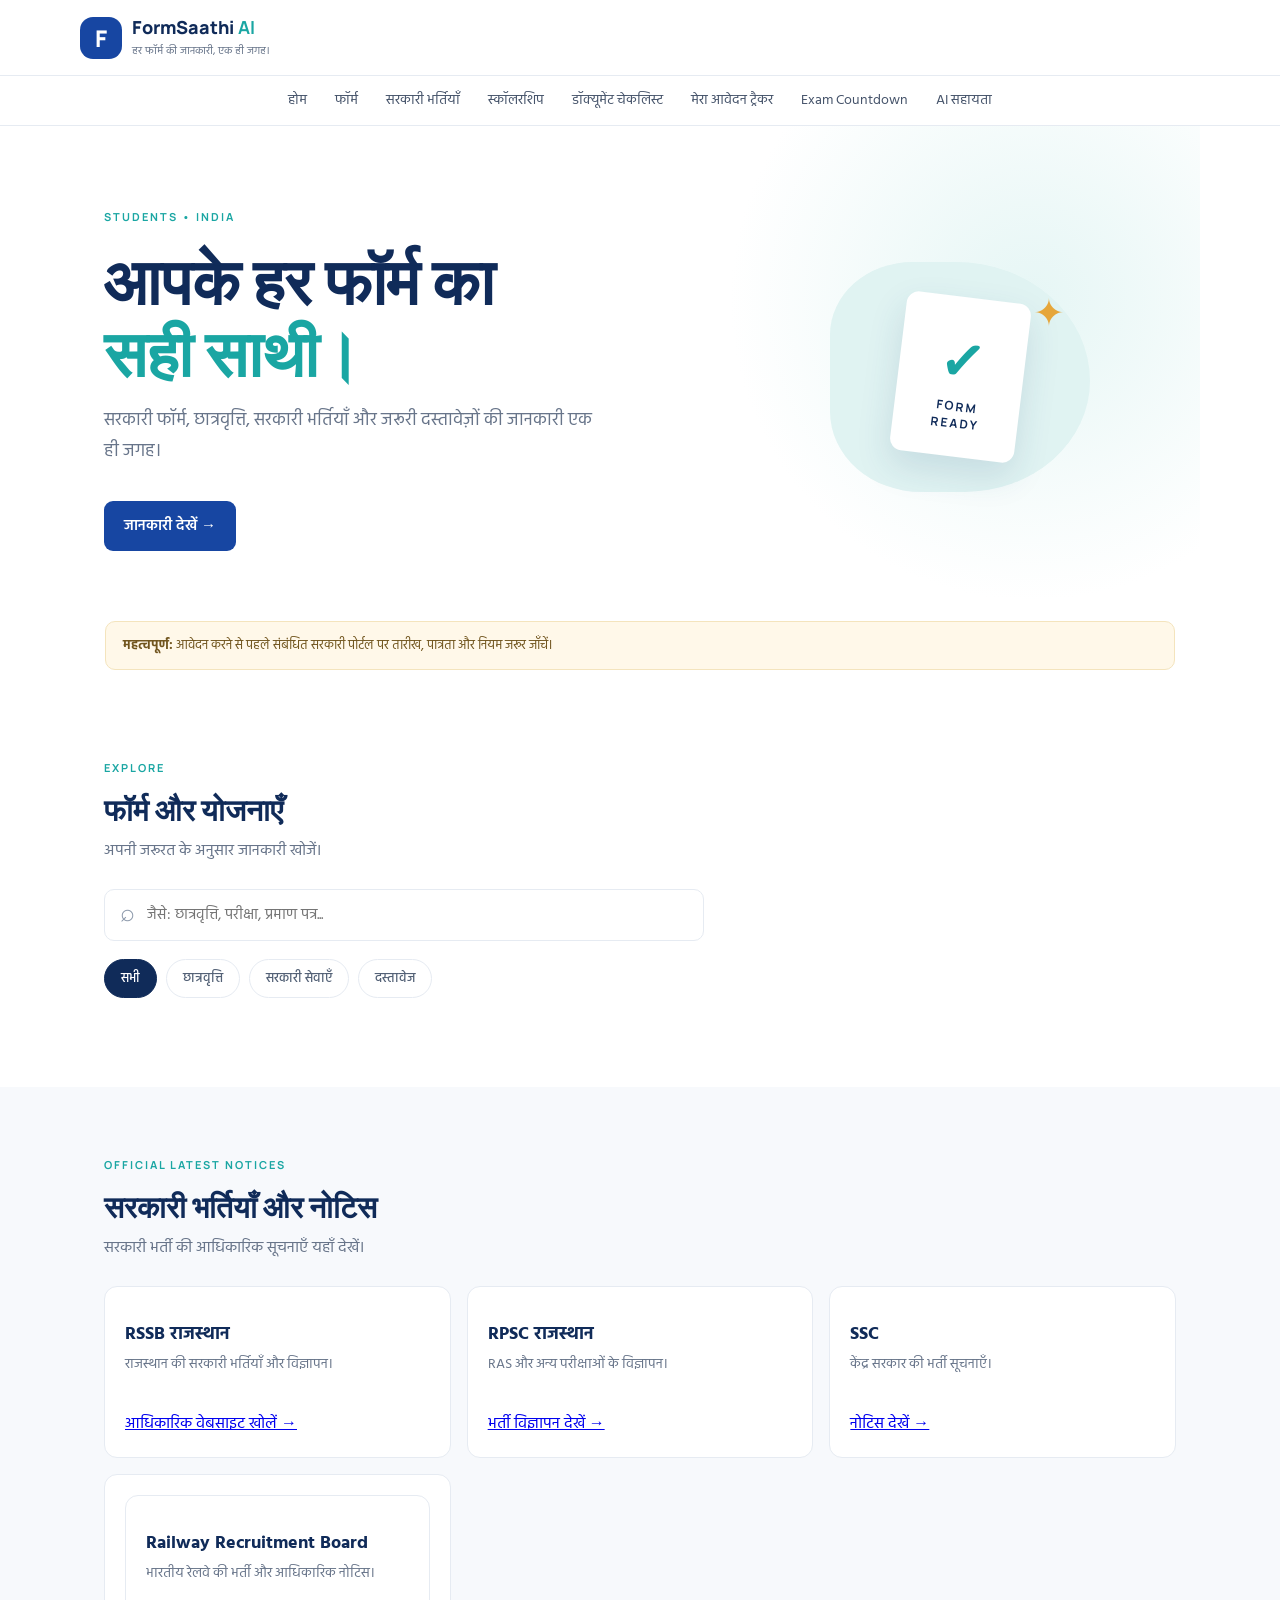
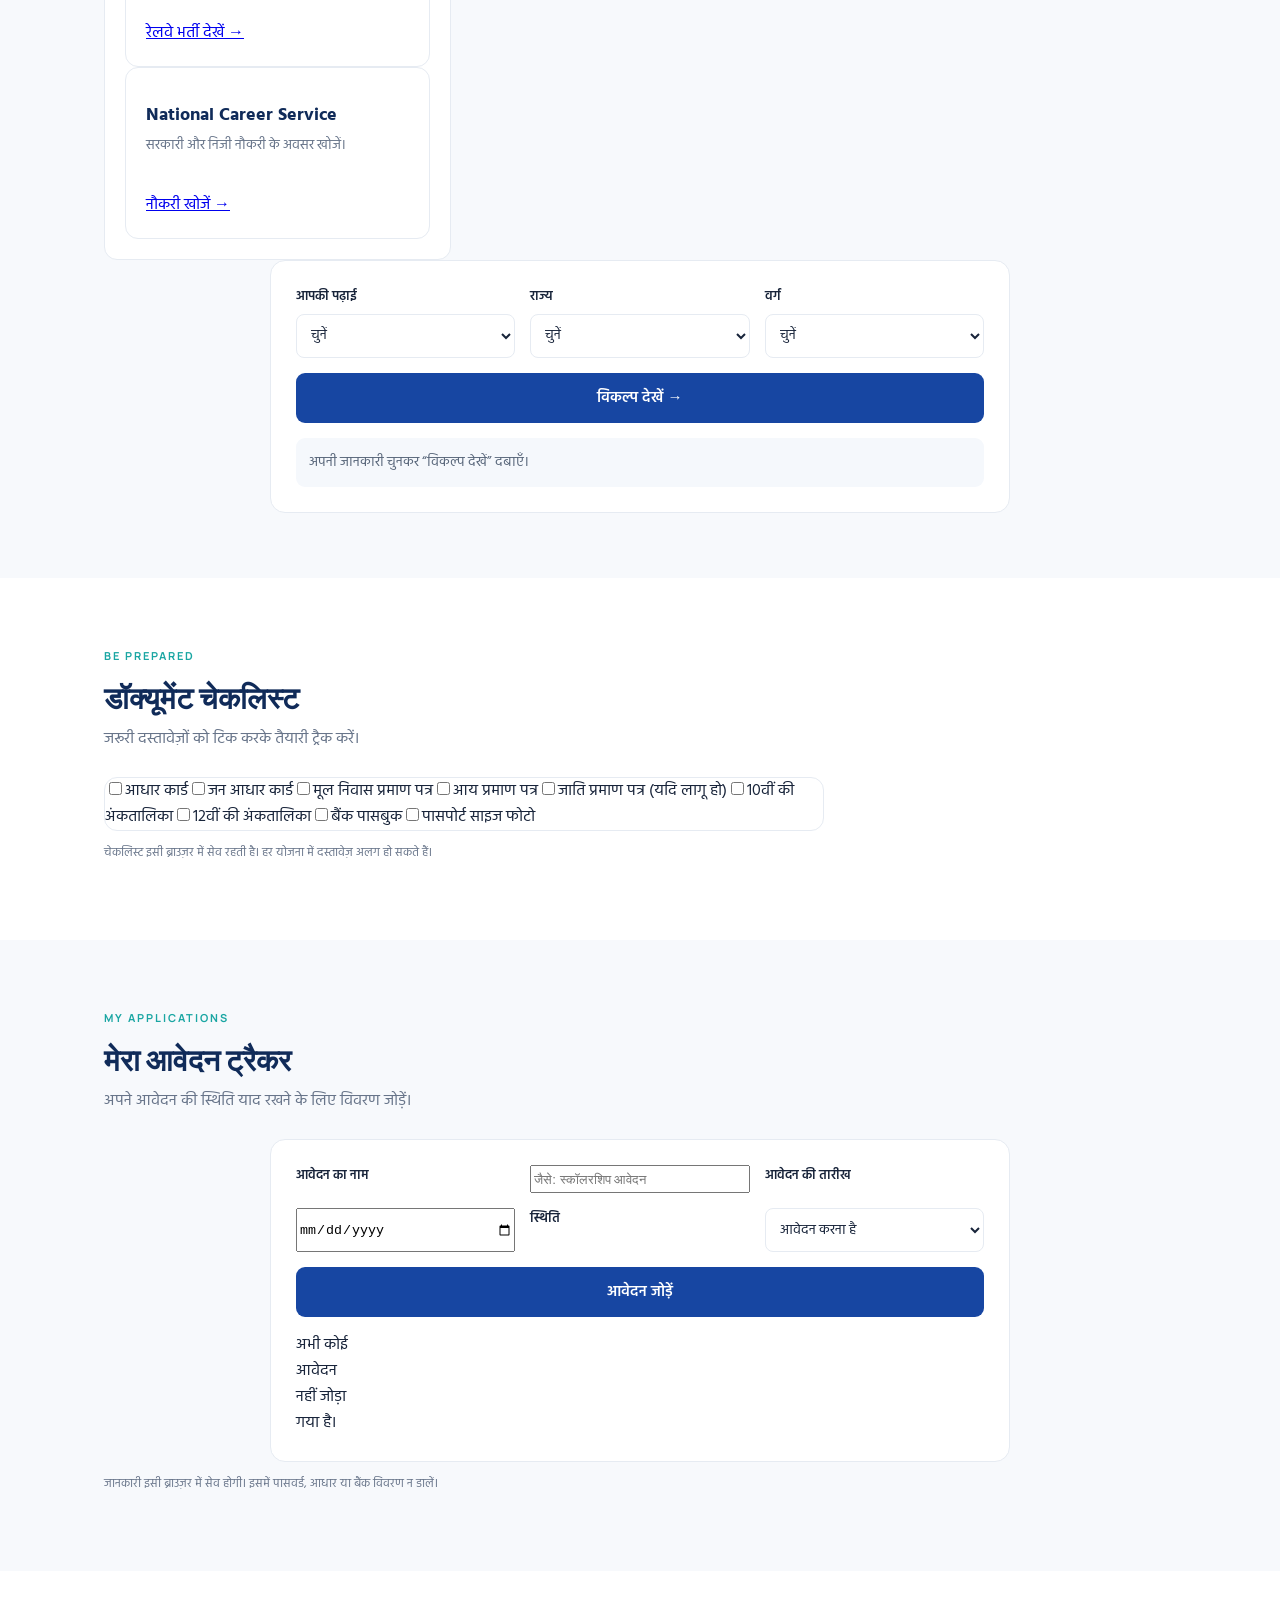
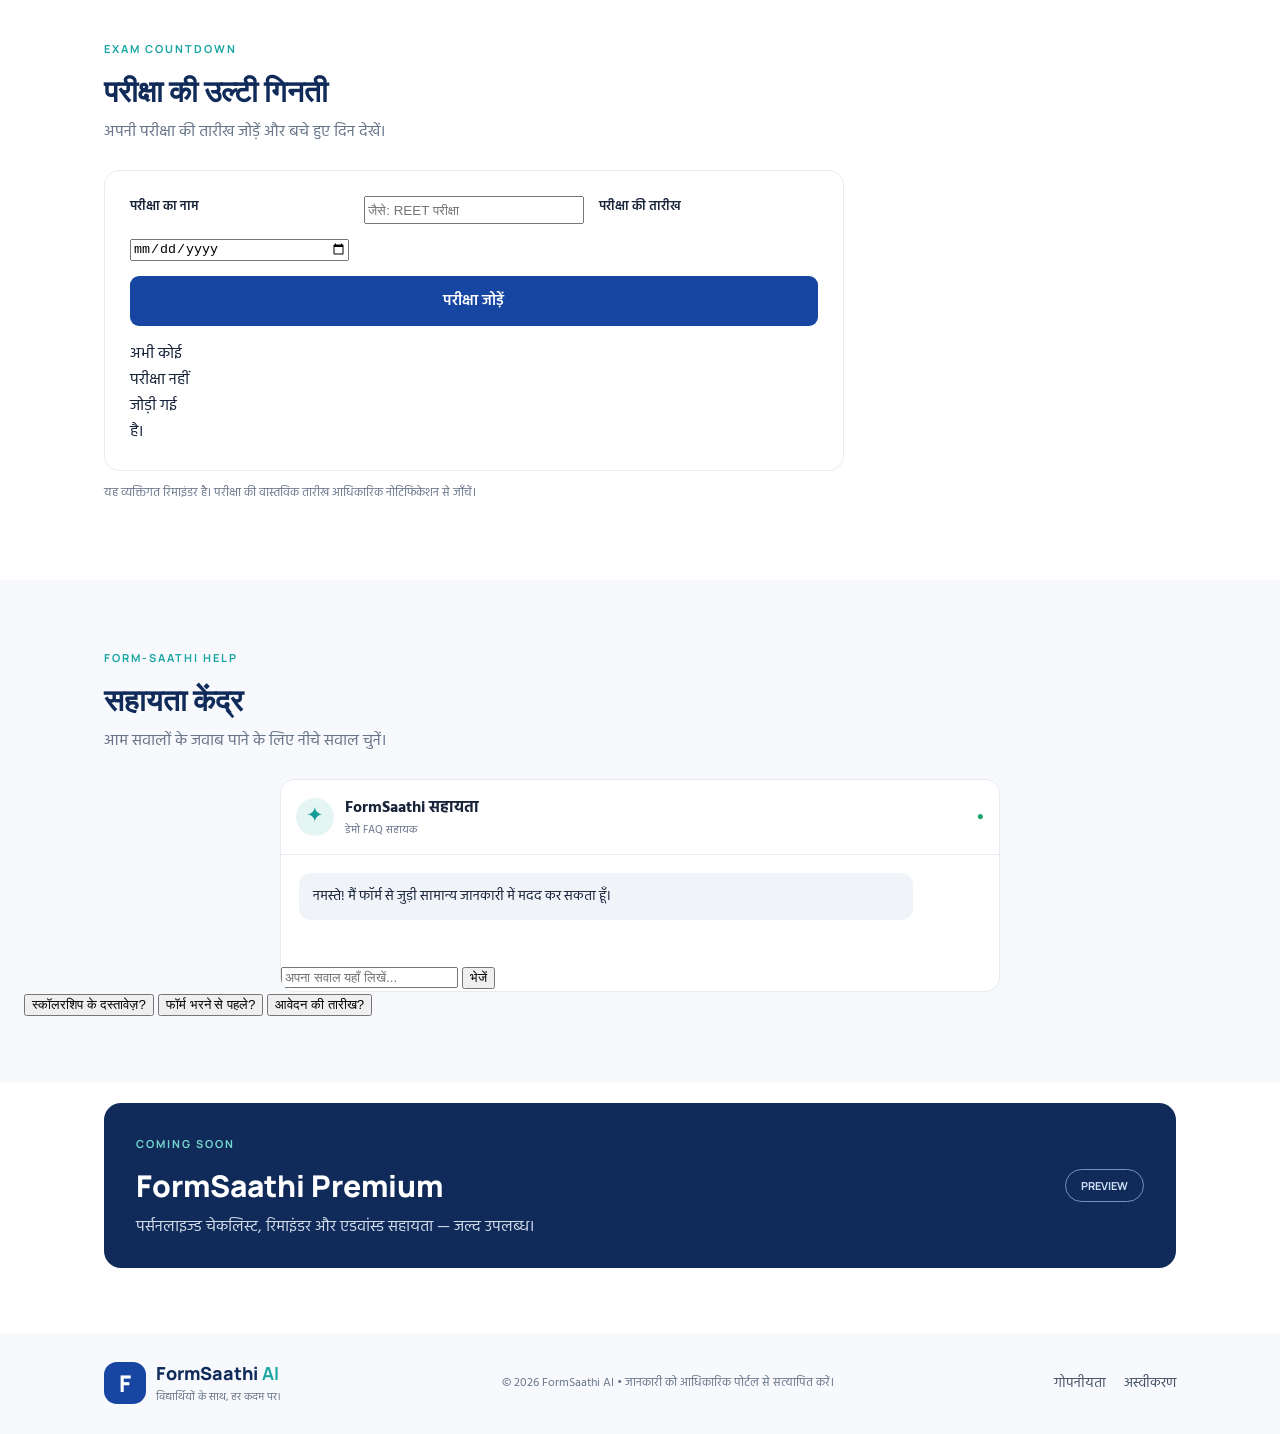
==== index.html @ c2234d34 "Update index.html" ====
<!DOCTYPE html>
<html lang="hi">
<head>
  <meta charset="utf-8">
  <meta name="viewport" content="width=device-width, initial-scale=1">
  <meta name="theme-color" content="#1746a2">
  <meta name="description" content="FormSaathi AI — विद्यार्थियों के फॉर्म, छात्रवृत्ति और सरकारी भर्ती की जानकारी">
  <title>FormSaathi AI</title>
  <link rel="manifest" href="manifest.json">
  <link rel="icon" href="icon.svg" type="image/svg+xml">
  <link rel="stylesheet" href="styles.css">
</head>
<body>

<header class="topbar">
  <a class="brand" href="#home">
    <span class="logo">F</span>
    <span>FormSaathi <b>AI</b><small>हर फॉर्म की जानकारी, एक ही जगह।</small></span>
  </a>
  <button class="menu-btn" id="menuBtn" aria-label="मेन्यू">☰</button>
</header>

<nav class="nav" id="nav">
  <a href="#home">होम</a>
  <a href="#forms">फॉर्म</a>
  <a href="#jobs">सरकारी भर्तियाँ</a>
  <a href="#scholarship">स्कॉलरशिप</a>
  <a href="#checklist">डॉक्यूमेंट चेकलिस्ट</a>
  <a href="#tracker">मेरा आवेदन ट्रैकर</a>
  <a href="#countdown">Exam Countdown</a>
  <a href="#assistant">AI सहायता</a>
</nav>

<main>

<section class="hero" id="home">
  <div class="hero-copy">
    <span class="eyebrow">STUDENTS • INDIA</span>
    <h1>आपके हर फॉर्म का<br><em>सही साथी।</em></h1>
    <p>सरकारी फॉर्म, छात्रवृत्ति, सरकारी भर्तियाँ और जरूरी दस्तावेज़ों की जानकारी एक ही जगह।</p>
    <a class="primary-btn" href="#forms">जानकारी देखें →</a>
  </div>
  <div class="hero-art" aria-hidden="true">
    <div class="paper">✓<small>FORM<br>READY</small></div>
    <div class="spark">✦</div>
  </div>
</section>

<div class="notice">
  <b>महत्वपूर्ण:</b> आवेदन करने से पहले संबंधित सरकारी पोर्टल पर तारीख, पात्रता और नियम जरूर जाँचें।
</div>

<section class="section" id="forms">
  <div class="section-head">
    <div>
      <span class="eyebrow">EXPLORE</span>
      <h2>फॉर्म और योजनाएँ</h2>
      <p>अपनी जरूरत के अनुसार जानकारी खोजें।</p>
    </div>
  </div>

  <label class="search">
    <span>⌕</span>
    <input id="searchInput" type="search" placeholder="जैसे: छात्रवृत्ति, परीक्षा, प्रमाण पत्र...">
  </label>

  <div class="chips" id="filters">
    <button class="chip active" data-filter="all">सभी</button>
    <button class="chip" data-filter="Scholarship">छात्रवृत्ति</button>
    <button class="chip" data-filter="Government">सरकारी सेवाएँ</button>
    <button class="chip" data-filter="Document">दस्तावेज</button>
  </div>

  <div class="cards" id="formCards"></div>
</section>

<section class="section tinted" id="jobs">
  <div class="section-head">
    <div>
      <span class="eyebrow">OFFICIAL LATEST NOTICES</span>
      <h2>सरकारी भर्तियाँ और नोटिस</h2>
      <p>सरकारी भर्ती की आधिकारिक सूचनाएँ यहाँ देखें।</p>
    </div>
  </div>

  <div class="cards" id="latestJobs">
    <article class="form-card">
      <h3>RSSB राजस्थान</h3>
      <p>राजस्थान की सरकारी भर्तियाँ और विज्ञापन।</p>
      <a href="https://rssb.rajasthan.gov.in/" target="_blank" rel="noopener noreferrer">आधिकारिक वेबसाइट खोलें →</a>
    </article>

    <article class="form-card">
      <h3>RPSC राजस्थान</h3>
      <p>RAS और अन्य परीक्षाओं के विज्ञापन।</p>
      <a href="https://rpsc.rajasthan.gov.in/advertisements" target="_blank" rel="noopener noreferrer">भर्ती विज्ञापन देखें →</a>
    </article>

    <article class="form-card">
      <h3>SSC</h3>
      <p>केंद्र सरकार की भर्ती सूचनाएँ।</p>
      <a href="https://ssc.gov.in/home/notice-board" target="_blank" rel="noopener noreferrer">नोटिस देखें →</a>
    </article>

    <article class="form-card">
      <article class="form-card">
  <h3>Railway Recruitment Board</h3>
  <p>भारतीय रेलवे की भर्ती और आधिकारिक नोटिस।</p>
  <a href="https://rrb.indianrailways.gov.in/"
     target="_blank" rel="noopener noreferrer">
    रेलवे भर्ती देखें →
  </a>
</article>

<article class="form-card">
  <h3>National Career Service</h3>
  <p>सरकारी और निजी नौकरी के अवसर खोजें।</p>
  <a href="https://www.ncs.gov.in/"
     target="_blank" rel="noopener noreferrer">
    नौकरी खोजें →
  </a>
</article>
    </div>
  </div>

  <div class="finder">
    <div>
      <label for="classLevel">आपकी पढ़ाई</label>
      <select id="classLevel">
        <option value="">चुनें</option>
        <option>कक्षा 9–10</option>
        <option>कक्षा 11–12</option>
        <option>स्नातक (BA/BSc/BCom)</option>
        <option>डिप्लोमा / ITI</option>
        <option>अन्य</option>
      </select>
    </div>
    <div>
      <label for="state">राज्य</label>
      <select id="state">
        <option value="">चुनें</option>
        <option value="Rajasthan">राजस्थान</option>
        <option value="All India">अन्य राज्य</option>
      </select>
    </div>
    <div>
      <label for="category">वर्ग</label>
      <select id="category">
        <option value="">चुनें</option>
        <option>General / EWS</option>
        <option>OBC</option>
        <option>SC</option>
        <option>ST</option>
        <option>अन्य</option>
      </select>
    </div>
    <button class="primary-btn full" id="findScholarships">विकल्प देखें →</button>
    <div id="scholarshipResult" class="result" aria-live="polite">
      अपनी जानकारी चुनकर “विकल्प देखें” दबाएँ।
    </div>
  </div>
</section>

<section class="section" id="checklist">
  <div class="section-head">
    <div>
      <span class="eyebrow">BE PREPARED</span>
      <h2>डॉक्यूमेंट चेकलिस्ट</h2>
      <p>जरूरी दस्तावेज़ों को टिक करके तैयारी ट्रैक करें।</p>
    </div>
  </div>
  <div class="checklist" id="checklistItems"></div>
  <p class="muted">चेकलिस्ट इसी ब्राउज़र में सेव रहती है। हर योजना में दस्तावेज़ अलग हो सकते हैं।</p>
</section>

<section class="section tinted" id="tracker">
  <div class="section-head">
    <div>
      <span class="eyebrow">MY APPLICATIONS</span>
      <h2>मेरा आवेदन ट्रैकर</h2>
      <p>अपने आवेदन की स्थिति याद रखने के लिए विवरण जोड़ें।</p>
    </div>
  </div>

  <div class="finder">
    <label for="trackerName">आवेदन का नाम</label>
    <input id="trackerName" type="text" placeholder="जैसे: स्कॉलरशिप आवेदन">

    <label for="trackerDate">आवेदन की तारीख</label>
    <input id="trackerDate" type="date">

    <label for="trackerStatus">स्थिति</label>
    <select id="trackerStatus">
      <option value="आवेदन करना है">आवेदन करना है</option>
      <option value="आवेदन कर दिया">आवेदन कर दिया</option>
      <option value="जाँच जारी है">जाँच जारी है</option>
      <option value="पूरा हो गया">पूरा हो गया</option>
    </select>

    <button class="primary-btn full" id="addTracker">आवेदन जोड़ें</button>
    <div id="trackerList" class="cards"></div>
  </div>
  <p class="muted">जानकारी इसी ब्राउज़र में सेव होगी। इसमें पासवर्ड, आधार या बैंक विवरण न डालें।</p>
</section>

<section class="section" id="countdown">
  <div class="section-head">
    <div>
      <span class="eyebrow">EXAM COUNTDOWN</span>
      <h2>परीक्षा की उल्टी गिनती</h2>
      <p>अपनी परीक्षा की तारीख जोड़ें और बचे हुए दिन देखें।</p>
    </div>
  </div>

  <div class="finder">
    <label for="examName">परीक्षा का नाम</label>
    <input id="examName" type="text" placeholder="जैसे: REET परीक्षा">

    <label for="examDate">परीक्षा की तारीख</label>
    <input id="examDate" type="date">

    <button class="primary-btn full" id="addExam">परीक्षा जोड़ें</button>
    <div id="examList" class="cards"></div>
  </div>
  <p class="muted">यह व्यक्तिगत रिमाइंडर है। परीक्षा की वास्तविक तारीख आधिकारिक नोटिफिकेशन से जाँचें।</p>
</section>

<section class="section tinted" id="assistant">
  <div class="section-head">
    <div>
      <span class="eyebrow">FORM-SAATHI HELP</span>
      <h2>सहायता केंद्र</h2>
      <p>आम सवालों के जवाब पाने के लिए नीचे सवाल चुनें।</p>
    </div>
  </div>

  <div class="assistant">
    <div class="chat-head">
      <span class="bot-icon">✦</span>
      <div><b>FormSaathi सहायता</b><small>डेमो FAQ सहायक</small></div>
      <span class="online">●</span>
    </div>
    <div class="chat-body" id="chatBody">
      <div class="bubble bot">नमस्ते! मैं फॉर्म से जुड़ी सामान्य जानकारी में मदद कर सकता हूँ।</div>
    </div>
    <div<div class="chat-input">
  <input
    type="text"
    id="userQuestion"
    placeholder="अपना सवाल यहाँ लिखें..."
  >
  <button id="sendQuestion">भेजें</button>
    </div >
      <button data-question="स्कॉलरशिप के लिए कौन से दस्तावेज़ चाहिए?">स्कॉलरशिप के दस्तावेज़?</button>
      <button data-question="फॉर्म भरने से पहले क्या जाँचें?">फॉर्म भरने से पहले?</button>
      <button data-question="आवेदन की सही तारीख कहाँ देखें?">आवेदन की तारीख?</button>
    </div>
  </div>
</section>

<section class="premium">
  <div>
    <span class="eyebrow">COMING SOON</span>
    <h2>FormSaathi Premium</h2>
    <p>पर्सनलाइज्ड चेकलिस्ट, रिमाइंडर और एडवांस्ड सहायता — जल्द उपलब्ध।</p>
  </div>
  <span class="premium-tag">PREVIEW</span>
</section>

</main>

<footer>
  <div class="brand">
    <span class="logo">F</span>
    <span>FormSaathi <b>AI</b><small>विद्यार्थियों के साथ, हर कदम पर।</small></span>
  </div>
  <p>© 2026 FormSaathi AI • जानकारी को आधिकारिक पोर्टल से सत्यापित करें।</p>
  <div class="footer-links">
    <a href="privacy.html">गोपनीयता</a>
    <a href="disclaimer.html">अस्वीकरण</a>
  </div>
</footer>

<script src="app.js"></script>
</body>
                                      </html>
---- styles.css ----
@import url('https://fonts.googleapis.com/css2?family=Hind:wght@400;500;600;700&family=Manrope:wght@400;500;600;700;800&display=swap');
:root{--blue:#1746a2;--navy:#102b59;--cyan:#dff4f4;--ink:#18243a;--muted:#68758a;--paper:#f7f9fc;--line:#e6ebf2}
*{box-sizing:border-box}html{scroll-behavior:smooth;scroll-padding-top:90px}body{margin:0;background:#fff;color:var(--ink);font-family:'Hind',sans-serif}.topbar{height:76px;padding:0 max(5%,calc((100% - 1120px)/2));display:flex;align-items:center;justify-content:space-between;background:#fff;position:sticky;top:0;z-index:5;border-bottom:1px solid var(--line)}.brand{display:flex;gap:10px;align-items:center;text-decoration:none;color:var(--navy);font:800 18px Manrope,sans-serif}.brand small{display:block;font:400 11px Hind,sans-serif;color:var(--muted);margin-top:3px}.brand b{color:#1aa6a3}.logo{display:grid;place-items:center;width:42px;height:42px;border-radius:13px;background:var(--blue);color:white;font:800 23px Manrope}.nav{display:flex;gap:28px;justify-content:center;padding:13px;background:#fff;border-bottom:1px solid var(--line)}.nav a,.footer-links a{color:#45536a;text-decoration:none;font-size:14px}.nav a:hover,.footer-links a:hover{color:var(--blue)}.menu-btn{display:none;border:0;background:none;font-size:24px}.hero{max-width:1120px;margin:0 auto;padding:78px 24px 70px;display:flex;align-items:center;justify-content:space-between;min-height:390px;background:radial-gradient(circle at 85% 35%,#e6f6f5 0,transparent 30%)}.hero-copy{max-width:590px}.eyebrow{font:700 11px Manrope,sans-serif;letter-spacing:2px;color:#1aa6a3}.hero h1{font:800 clamp(38px,6vw,64px)/1.12 Manrope,sans-serif;color:var(--navy);margin:15px 0}.hero h1 em{font-style:normal;color:#1aa6a3}.hero p{font-size:18px;color:var(--muted);max-width:490px;line-height:1.7}.primary-btn{display:inline-flex;gap:24px;align-items:center;background:var(--blue);color:#fff;text-decoration:none;border:0;border-radius:9px;padding:13px 20px;font:600 15px Hind;cursor:pointer;margin-top:15px}.primary-btn:hover{background:#0f347e}.hero-art{width:260px;height:230px;border-radius:38% 62% 58% 42%;background:#e0f3f2;display:grid;place-items:center;position:relative;margin-right:8%}.paper{width:125px;height:160px;background:white;border-radius:12px;box-shadow:0 15px 35px #1b4b7b22;display:flex;align-items:center;justify-content:center;flex-direction:column;color:#1aa6a3;font:800 55px Manrope;transform:rotate(7deg)}.paper small{font:700 12px Manrope;color:var(--navy);text-align:center;letter-spacing:2px}.spark{position:absolute;right:25px;top:24px;color:#e6a63a;font-size:38px}.notice{max-width:1070px;margin:0 auto 20px;background:#fff8e9;border:1px solid #f4e4bd;color:#71551e;padding:13px 17px;border-radius:10px;font-size:13px}.section{max-width:1120px;margin:0 auto;padding:65px 24px}.tinted{max-width:none;background:var(--paper)}.tinted>*{max-width:1072px;margin-left:auto;margin-right:auto}.section-head{display:flex;justify-content:space-between;align-items:end;margin-bottom:25px}.section h2,.premium h2{font:800 30px Manrope,sans-serif;color:var(--navy);margin:8px 0}.section-head p,.premium p{color:var(--muted);margin:0}.search{height:52px;border:1px solid var(--line);border-radius:10px;display:flex;align-items:center;padding:0 15px;gap:10px;max-width:600px}.search span{font-size:25px;color:#8b98aa}.search input{border:0;outline:0;width:100%;font:15px Hind}.chips{display:flex;gap:9px;flex-wrap:wrap;margin:18px 0 24px}.chip{border:1px solid var(--line);border-radius:30px;padding:8px 16px;background:white;color:#536176;cursor:pointer;font:500 13px Hind}.chip.active{background:var(--navy);color:white;border-color:var(--navy)}.cards{display:grid;grid-template-columns:repeat(3,1fr);gap:16px}.form-card{border:1px solid var(--line);border-radius:13px;padding:20px;background:white;transition:.2s}.form-card:hover{transform:translateY(-3px);box-shadow:0 12px 28px #193a6610}.card-icon{width:42px;height:42px;border-radius:12px;background:#e9f4f7;display:grid;place-items:center;font-size:21px}.form-card h3{font-size:18px;margin:13px 0 5px;color:var(--navy)}.form-card p{color:var(--muted);font-size:14px;line-height:1.6;min-height:45px;margin:0 0 12px}.card-meta{display:flex;justify-content:space-between;align-items:center}.tag{font-size:11px;color:#168b87;background:#e8f7f5;padding:4px 9px;border-radius:20px}.text-link{border:0;background:none;color:var(--blue);font:600 13px Hind;cursor:pointer}.finder{max-width:740px!important;background:white;border:1px solid var(--line);padding:25px;border-radius:15px;display:grid;grid-template-columns:repeat(3,1fr);gap:15px}.finder label{display:block;font-size:13px;font-weight:600;margin-bottom:7px}.finder select{width:100%;height:44px;border:1px solid var(--line);border-radius:8px;padding:0 10px;background:white;font:14px Hind;color:var(--ink)}.full{grid-column:1/-1;justify-content:center;margin:0}.result{grid-column:1/-1;border-radius:9px;background:#f5f8fc;padding:13px;color:#58667a;font-size:14px;line-height:1.7}.checklist{max-width:720px;border:1px solid var(--line);border-radius:13px;overflow:hidden}.check-row{padding:13px 17px;border-bottom:1px solid var(--line);display:flex;gap:12px;align-items:center}.check-row:last-child{border:0}.check-row input{width:18px;height:18px;accent-color:var(--blue)}.muted{font-size:12px;color:var(--muted)}.assistant{max-width:720px;border:1px solid var(--line);border-radius:14px;background:white;overflow:hidden}.chat-head{padding:15px;display:flex;align-items:center;gap:11px;border-bottom:1px solid var(--line)}.bot-icon{width:38px;height:38px;border-radius:50%;background:#e4f5f3;color:#149d98;display:grid;place-items:center;font-size:21px}.chat-head small{display:block;color:var(--muted);font-size:11px}.online{margin-left:auto;color:#1aa66a;font-size:12px}.chat-body{padding:18px;min-height:110px}.bubble{padding:12px 14px;border-radius:12px;max-width:90%;font-size:14px;line-height:1.65}.bot{background:#f0f4f9}.user{background:#e5f5f3;margin:10px 0 10px auto}.quick-questions{padding:0 15px 16px;display:flex;gap:8px;flex-wrap:wrap}.quick-questions button{border:1px solid #d8e6ef;background:#fff;border-radius:20px;padding:7px 12px;color:#34516d;font:13px Hind;cursor:pointer}.premium{max-width:1072px;margin:20px auto 65px;padding:28px 32px;background:var(--navy);border-radius:17px;color:white;display:flex;align-items:center;justify-content:space-between}.premium h2{color:white}.premium p{color:#d0d9e9}.premium .eyebrow{color:#75d5ce}.premium-tag{border:1px solid #7790b5;border-radius:30px;padding:8px 15px;font:700 11px Manrope;color:#cfe0f8}footer{padding:28px max(5%,calc((100% - 1072px)/2));background:#f7f9fc;display:flex;align-items:center;justify-content:space-between;gap:20px;flex-wrap:wrap}footer p{font-size:12px;color:var(--muted)}.footer-links{display:flex;gap:18px;font-size:12px}
@media(max-width:700px){.topbar{height:66px;padding:0 18px}.menu-btn{display:block}.nav{display:none;flex-direction:column;gap:0;padding:5px 20px}.nav.open{display:flex}.nav a{padding:10px;border-bottom:1px solid var(--line)}.hero{padding:48px 22px 35px;min-height:340px}.hero-art{width:115px;height:130px;margin:0 0 0 8px;flex-shrink:0}.paper{width:70px;height:92px;font-size:34px}.paper small{font-size:8px}.spark{right:8px;top:10px;font-size:24px}.hero h1{font-size:37px}.hero p{font-size:15px}.notice{margin:0 15px 10px;font-size:12px}.section{padding:48px 18px}.section h2,.premium h2{font-size:25px}.cards{grid-template-columns:1fr}.form-card p{min-height:0}.finder{grid-template-columns:1fr;padding:18px}.finder .full,.result{grid-column:auto}.premium{margin:10px 15px 45px;padding:23px;gap:10px}.premium-tag{white-space:nowrap}footer{padding:25px 18px;display:block}footer p{margin:18px 0}.footer-links{margin-top:15px}}
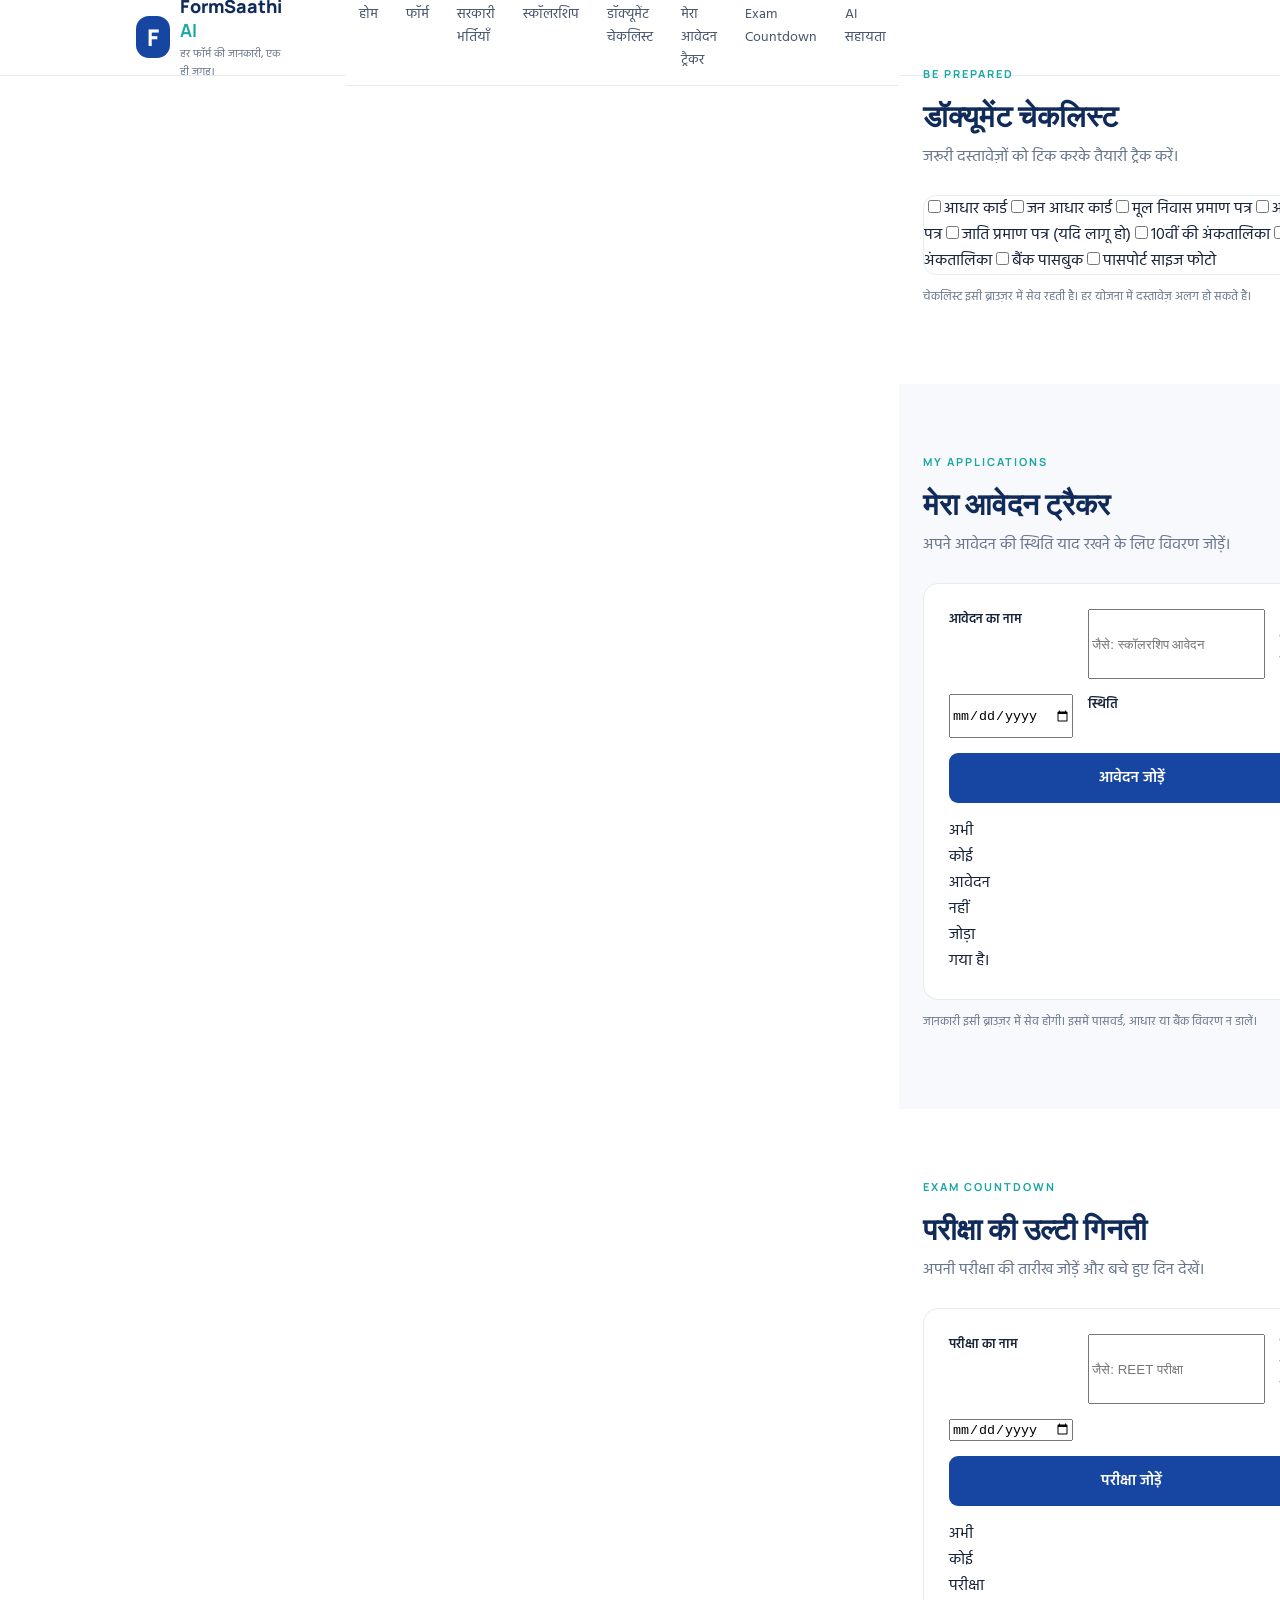
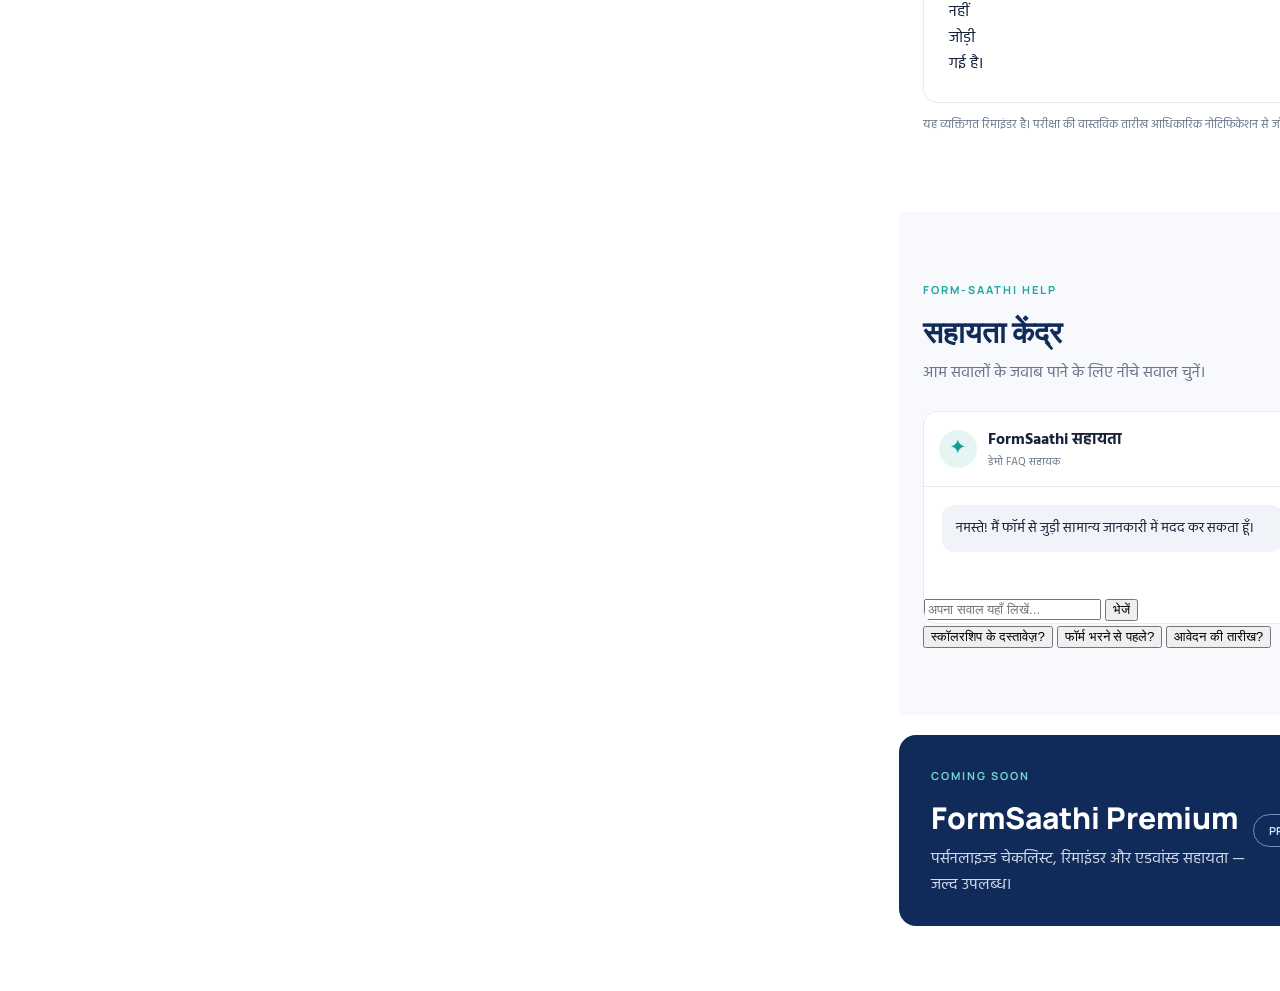
==== commit 1347d0b1: "Update index.html" ====
--- a/index.html
+++ b/index.html
@@ -10,7 +10,11 @@
   <link rel="manifest" href="manifest.json">
   <link rel="icon" href="icon.svg" type="image/svg+xml">
   <link rel="stylesheet" href="styles.css">
+</head><link rel="manifest" href="manifest.json">
 </head>
+<body>
+
+<header class="topbar">
 <body>
 
 <header class="topbar">
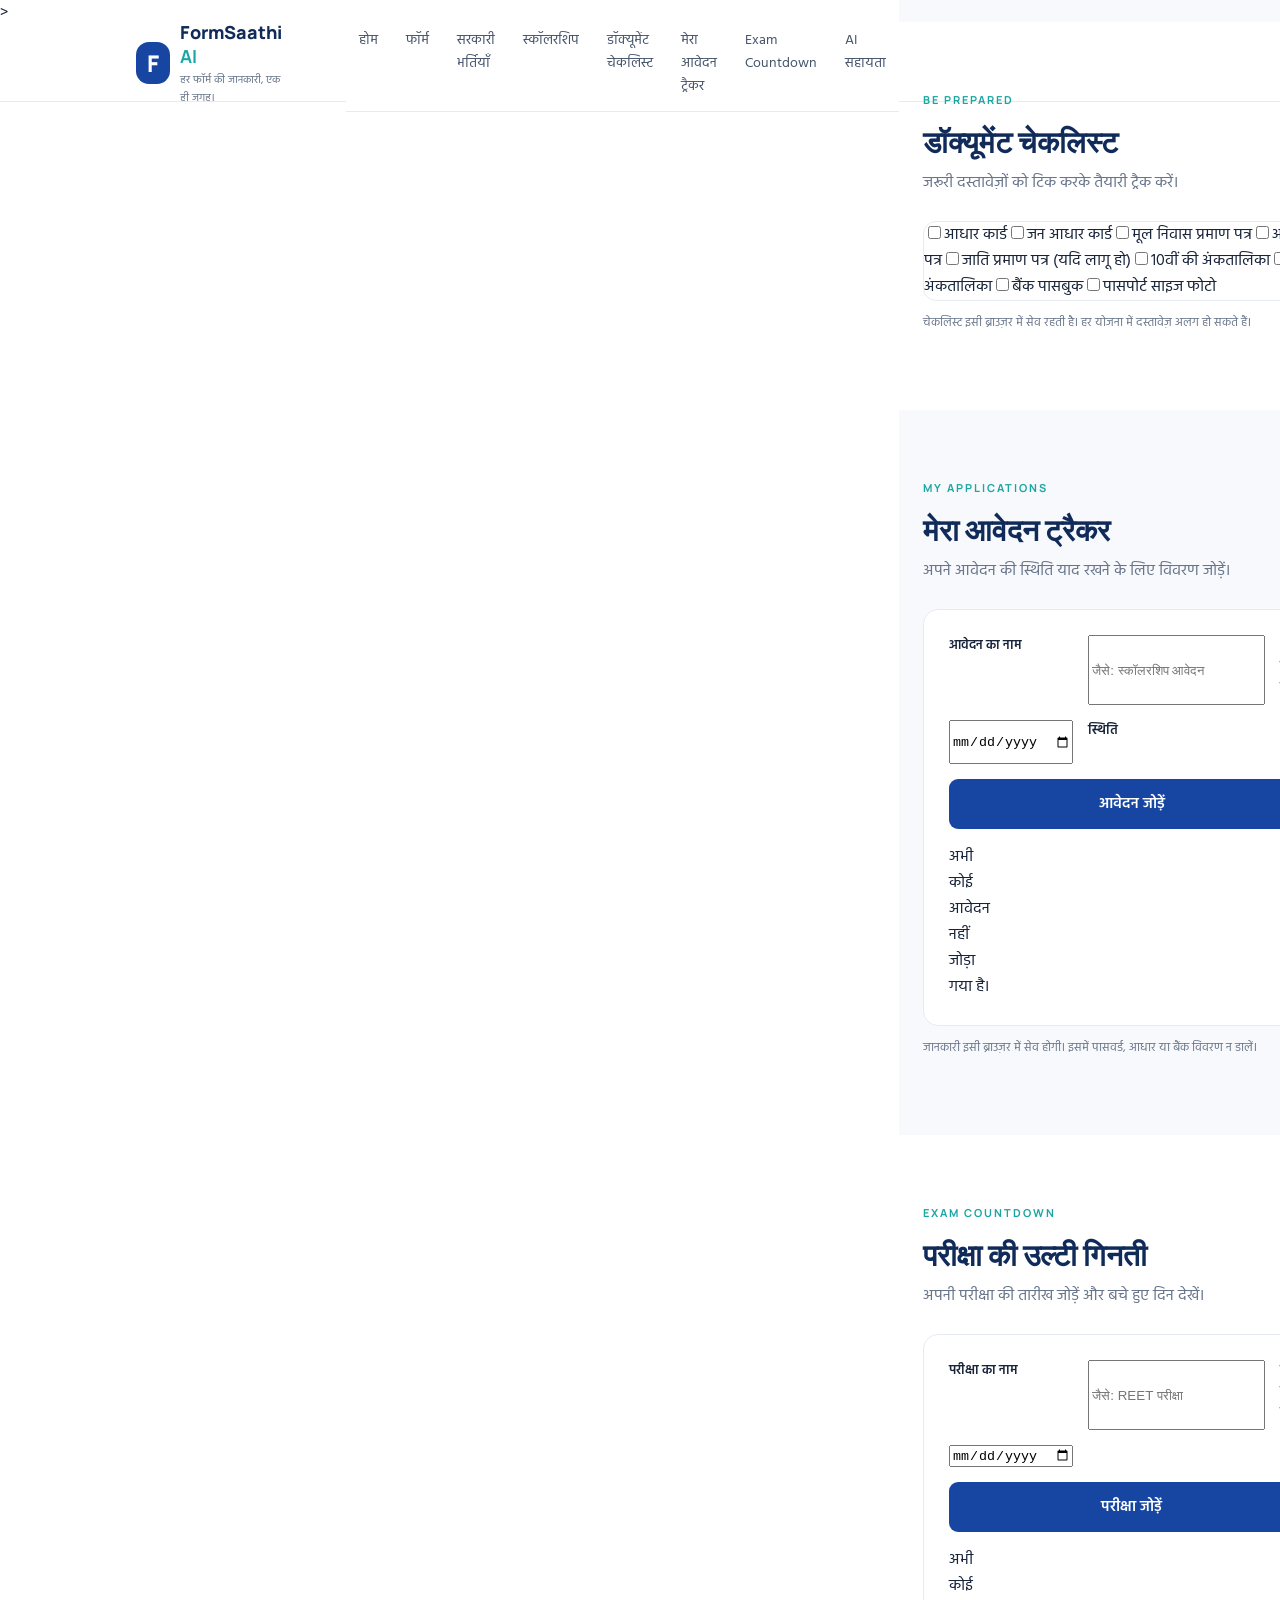
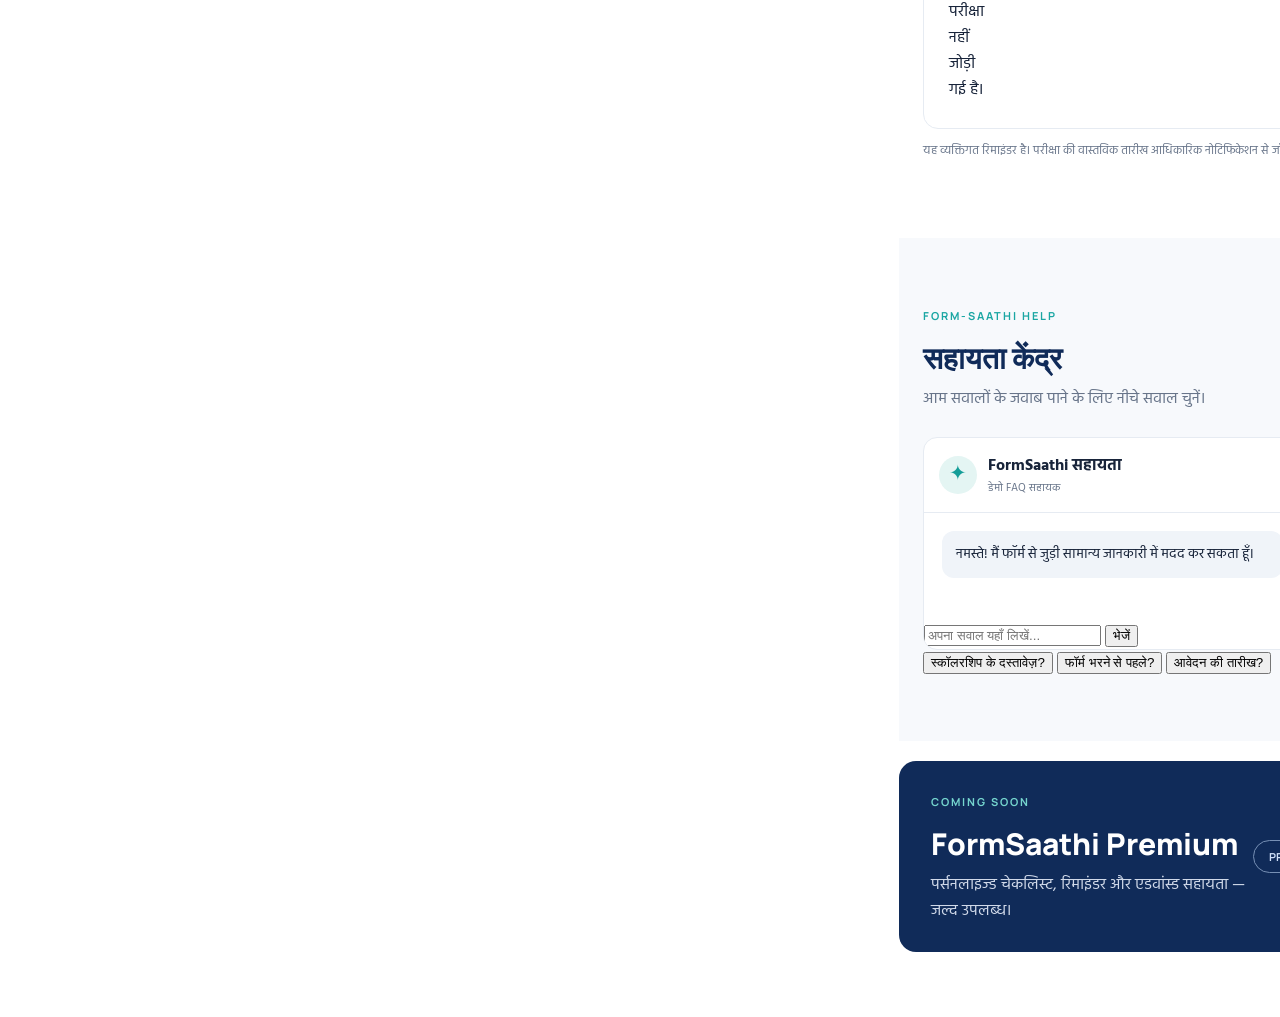
==== commit 24d12074: "Update index.html" ====
--- a/index.html
+++ b/index.html
@@ -1,7 +1,7 @@
 
 <!DOCTYPE html>
 <html lang="hi">
-<head>
+<head<meta name="theme-color" content="#1746a2">>
   <meta charset="utf-8">
   <meta name="viewport" content="width=device-width, initial-scale=1">
   <meta name="theme-color" content="#1746a2">
@@ -10,8 +10,7 @@
   <link rel="manifest" href="manifest.json">
   <link rel="icon" href="icon.svg" type="image/svg+xml">
   <link rel="stylesheet" href="styles.css">
-</head><link rel="manifest" href="manifest.json">
-</head>
+<head><link rel="manifest" href="manifest.json">
 <body>
 
 <header class="topbar">
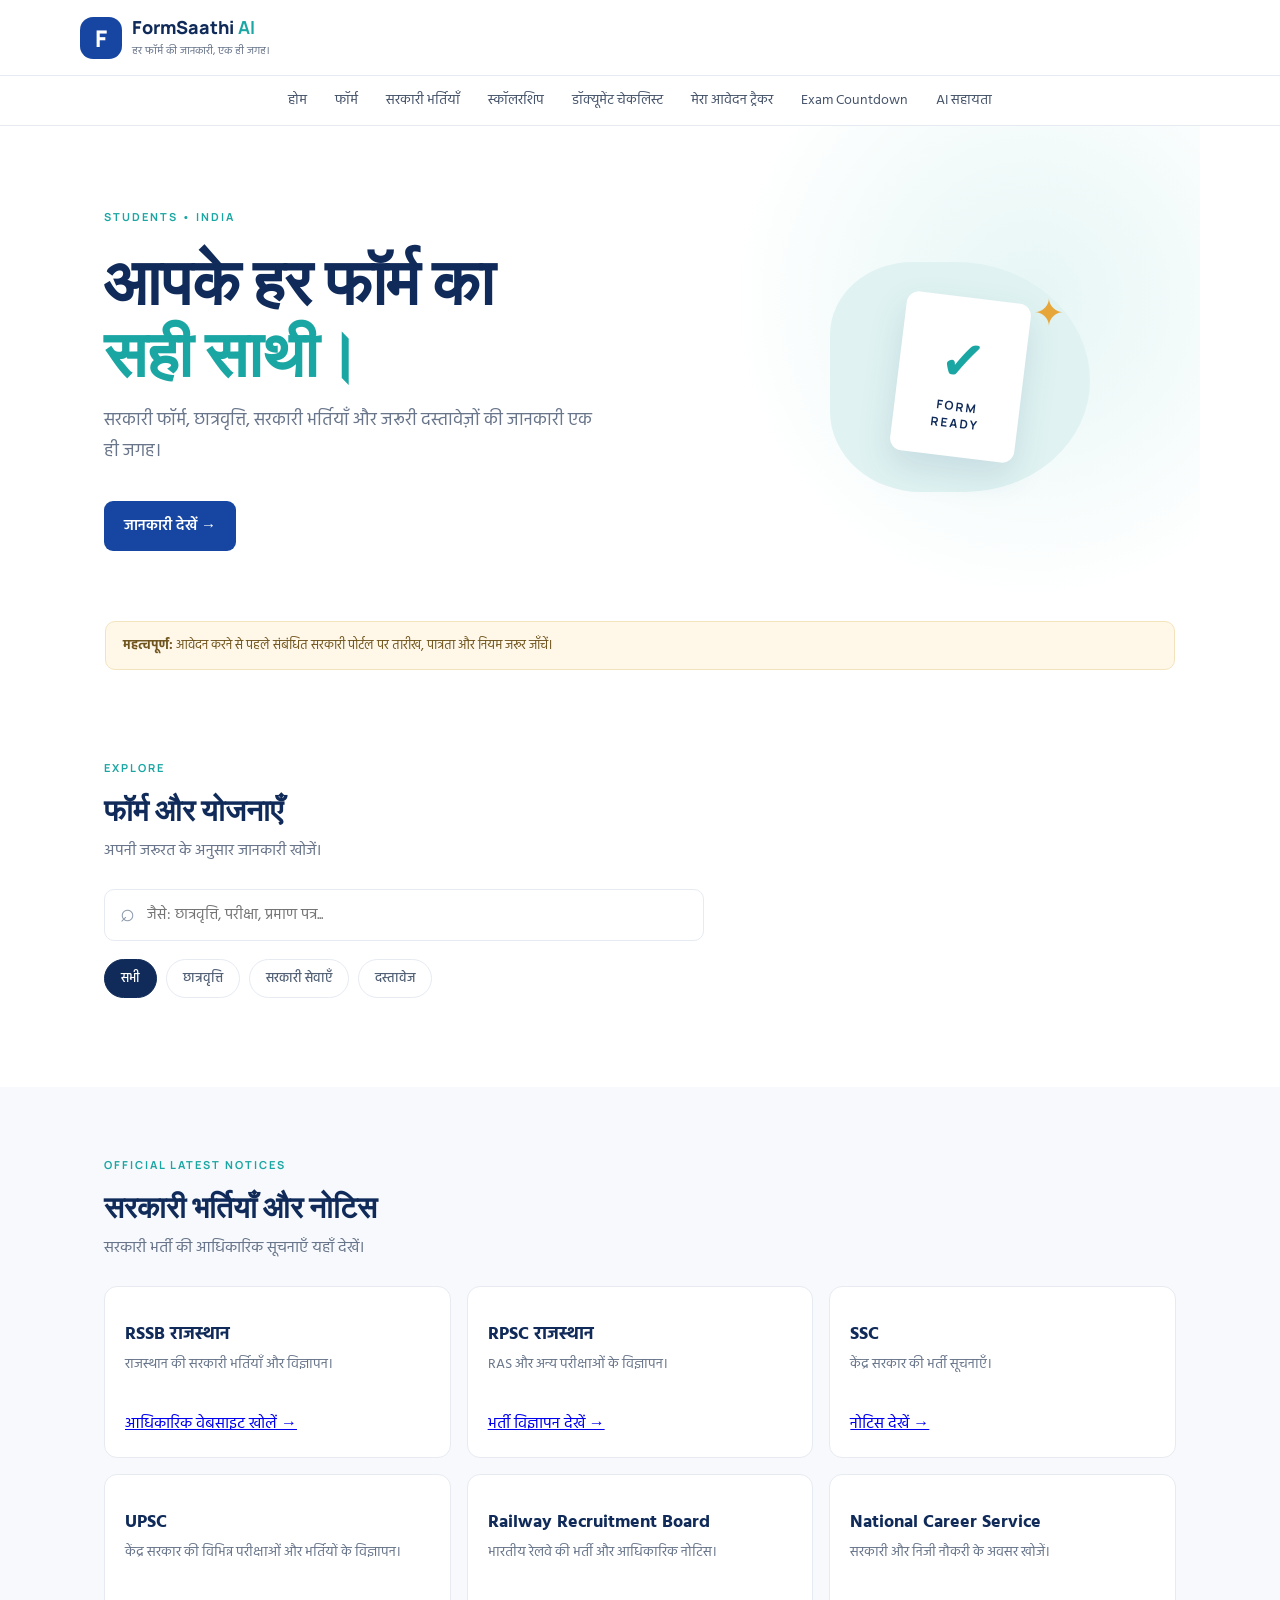
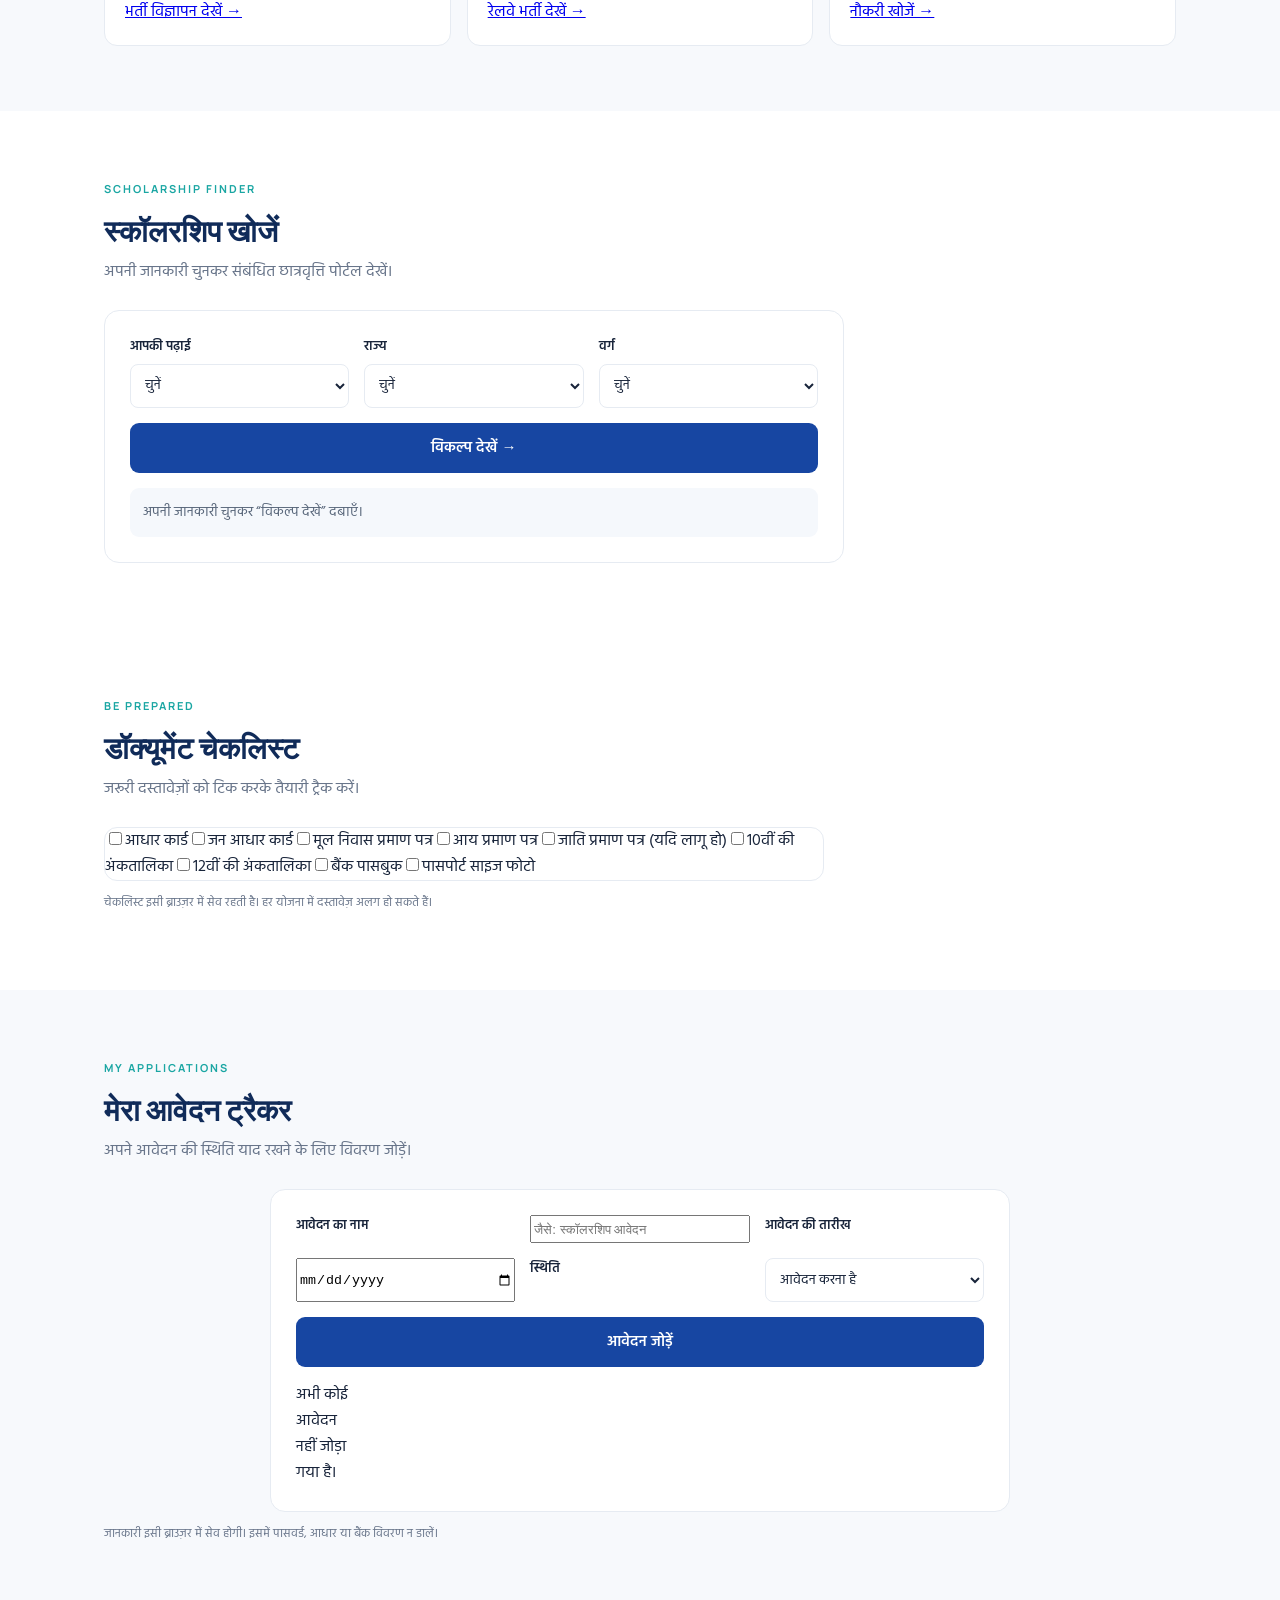
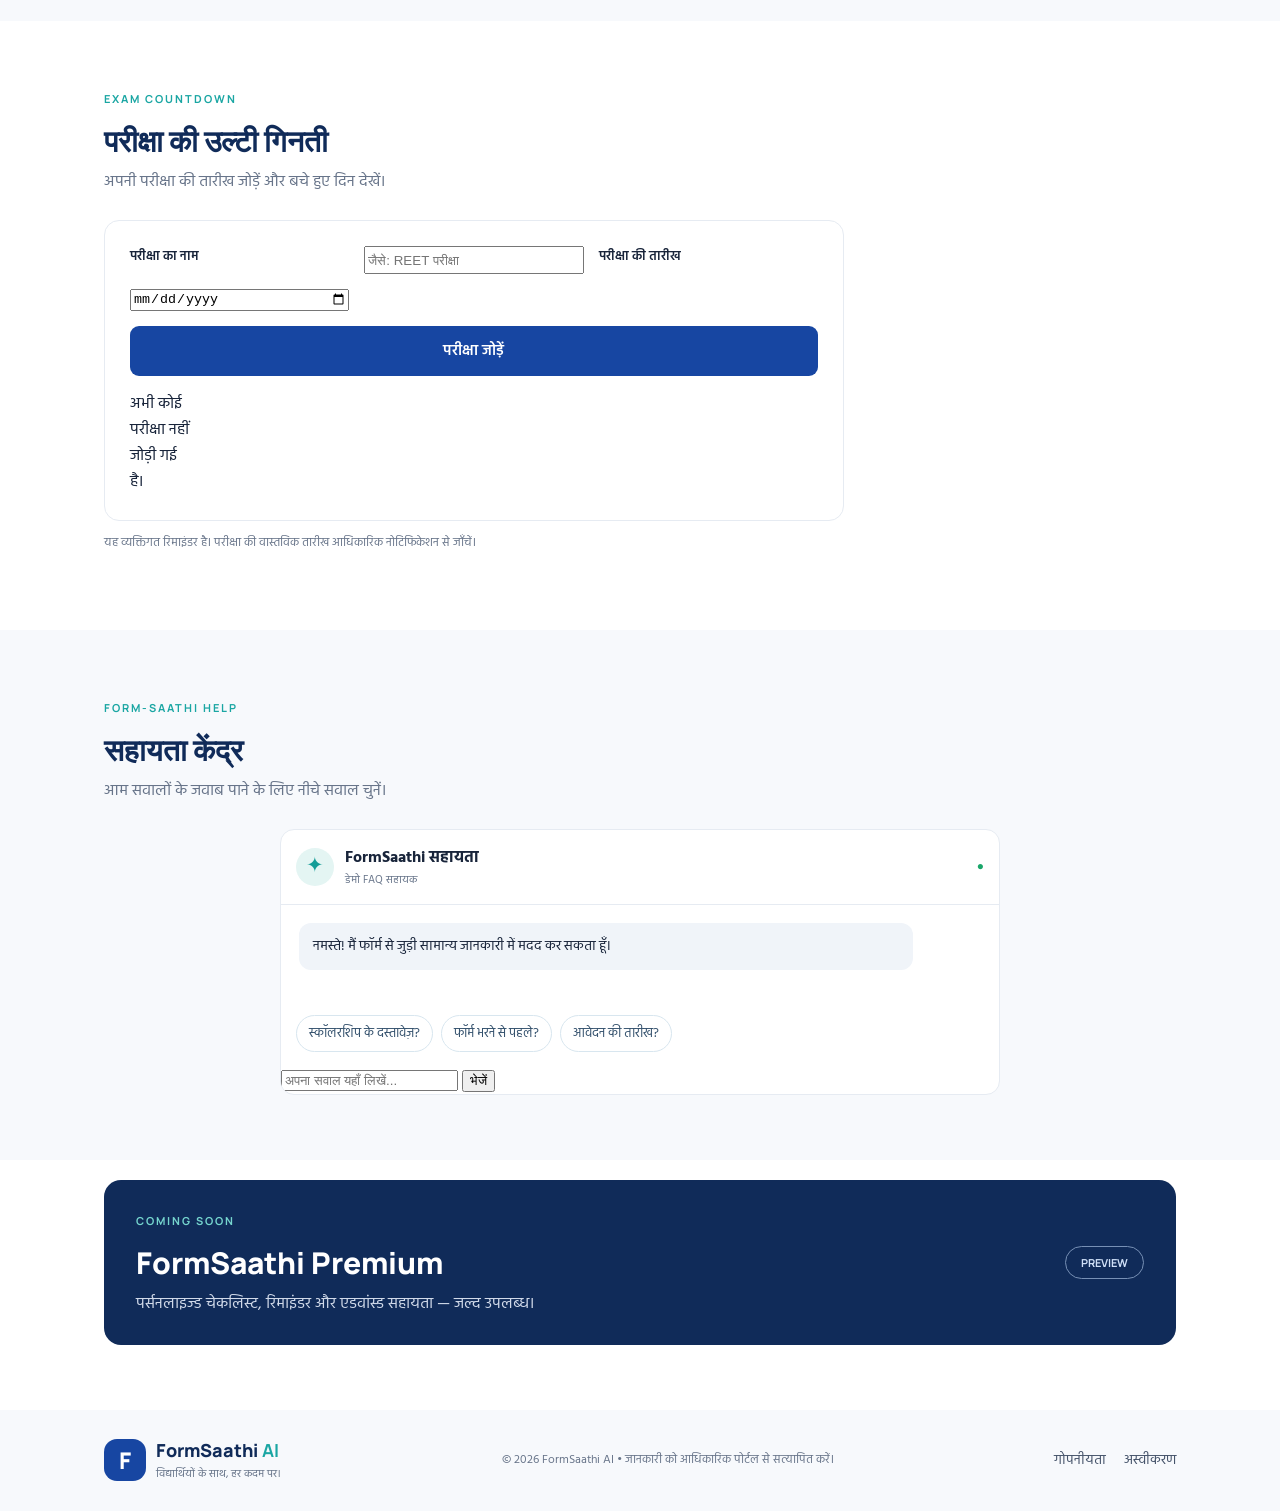
==== commit b6888169: "Update index.html" ====
--- a/index.html
+++ b/index.html
@@ -1,19 +1,19 @@
 
 <!DOCTYPE html>
 <html lang="hi">
-<head<meta name="theme-color" content="#1746a2">>
+<head>
   <meta charset="utf-8">
   <meta name="viewport" content="width=device-width, initial-scale=1">
   <meta name="theme-color" content="#1746a2">
   <meta name="description" content="FormSaathi AI — विद्यार्थियों के फॉर्म, छात्रवृत्ति और सरकारी भर्ती की जानकारी">
+
   <title>FormSaathi AI</title>
+
   <link rel="manifest" href="manifest.json">
   <link rel="icon" href="icon.svg" type="image/svg+xml">
   <link rel="stylesheet" href="styles.css">
-<head><link rel="manifest" href="manifest.json">
-<body>
-
-<header class="topbar">
+</head>
+
 <body>
 
 <header class="topbar">
@@ -88,6 +88,7 @@
   </div>
 
   <div class="cards" id="latestJobs">
+
     <article class="form-card">
       <h3>RSSB राजस्थान</h3>
       <p>राजस्थान की सरकारी भर्तियाँ और विज्ञापन।</p>
@@ -107,23 +108,32 @@
     </article>
 
     <article class="form-card">
-      <article class="form-card">
-  <h3>Railway Recruitment Board</h3>
-  <p>भारतीय रेलवे की भर्ती और आधिकारिक नोटिस।</p>
-  <a href="https://rrb.indianrailways.gov.in/"
-     target="_blank" rel="noopener noreferrer">
-    रेलवे भर्ती देखें →
-  </a>
-</article>
-
-<article class="form-card">
-  <h3>National Career Service</h3>
-  <p>सरकारी और निजी नौकरी के अवसर खोजें।</p>
-  <a href="https://www.ncs.gov.in/"
-     target="_blank" rel="noopener noreferrer">
-    नौकरी खोजें →
-  </a>
-</article>
+      <h3>UPSC</h3>
+      <p>केंद्र सरकार की विभिन्न परीक्षाओं और भर्तियों के विज्ञापन।</p>
+      <a href="https://www.upsc.gov.in/recruitment/recruitment-advertisement" target="_blank" rel="noopener noreferrer">भर्ती विज्ञापन देखें →</a>
+    </article>
+
+    <article class="form-card">
+      <h3>Railway Recruitment Board</h3>
+      <p>भारतीय रेलवे की भर्ती और आधिकारिक नोटिस।</p>
+      <a href="https://rrb.indianrailways.gov.in/" target="_blank" rel="noopener noreferrer">रेलवे भर्ती देखें →</a>
+    </article>
+
+    <article class="form-card">
+      <h3>National Career Service</h3>
+      <p>सरकारी और निजी नौकरी के अवसर खोजें।</p>
+      <a href="https://www.ncs.gov.in/" target="_blank" rel="noopener noreferrer">नौकरी खोजें →</a>
+    </article>
+
+  </div>
+</section>
+
+<section class="section" id="scholarship">
+  <div class="section-head">
+    <div>
+      <span class="eyebrow">SCHOLARSHIP FINDER</span>
+      <h2>स्कॉलरशिप खोजें</h2>
+      <p>अपनी जानकारी चुनकर संबंधित छात्रवृत्ति पोर्टल देखें।</p>
     </div>
   </div>
 
@@ -139,6 +149,7 @@
         <option>अन्य</option>
       </select>
     </div>
+
     <div>
       <label for="state">राज्य</label>
       <select id="state">
@@ -147,6 +158,7 @@
         <option value="All India">अन्य राज्य</option>
       </select>
     </div>
+
     <div>
       <label for="category">वर्ग</label>
       <select id="category">
@@ -158,7 +170,9 @@
         <option>अन्य</option>
       </select>
     </div>
+
     <button class="primary-btn full" id="findScholarships">विकल्प देखें →</button>
+
     <div id="scholarshipResult" class="result" aria-live="polite">
       अपनी जानकारी चुनकर “विकल्प देखें” दबाएँ।
     </div>
@@ -173,6 +187,7 @@
       <p>जरूरी दस्तावेज़ों को टिक करके तैयारी ट्रैक करें।</p>
     </div>
   </div>
+
   <div class="checklist" id="checklistItems"></div>
   <p class="muted">चेकलिस्ट इसी ब्राउज़र में सेव रहती है। हर योजना में दस्तावेज़ अलग हो सकते हैं।</p>
 </section>
@@ -204,6 +219,7 @@
     <button class="primary-btn full" id="addTracker">आवेदन जोड़ें</button>
     <div id="trackerList" class="cards"></div>
   </div>
+
   <p class="muted">जानकारी इसी ब्राउज़र में सेव होगी। इसमें पासवर्ड, आधार या बैंक विवरण न डालें।</p>
 </section>
 
@@ -226,6 +242,7 @@
     <button class="primary-btn full" id="addExam">परीक्षा जोड़ें</button>
     <div id="examList" class="cards"></div>
   </div>
+
   <p class="muted">यह व्यक्तिगत रिमाइंडर है। परीक्षा की वास्तविक तारीख आधिकारिक नोटिफिकेशन से जाँचें।</p>
 </section>
 
@@ -239,26 +256,35 @@
   </div>
 
   <div class="assistant">
+
     <div class="chat-head">
       <span class="bot-icon">✦</span>
-      <div><b>FormSaathi सहायता</b><small>डेमो FAQ सहायक</small></div>
+      <div>
+        <b>FormSaathi सहायता</b>
+        <small>डेमो FAQ सहायक</small>
+      </div>
       <span class="online">●</span>
     </div>
+
     <div class="chat-body" id="chatBody">
       <div class="bubble bot">नमस्ते! मैं फॉर्म से जुड़ी सामान्य जानकारी में मदद कर सकता हूँ।</div>
     </div>
-    <div<div class="chat-input">
-  <input
-    type="text"
-    id="userQuestion"
-    placeholder="अपना सवाल यहाँ लिखें..."
-  >
-  <button id="sendQuestion">भेजें</button>
-    </div >
+
+    <div class="quick-questions">
       <button data-question="स्कॉलरशिप के लिए कौन से दस्तावेज़ चाहिए?">स्कॉलरशिप के दस्तावेज़?</button>
       <button data-question="फॉर्म भरने से पहले क्या जाँचें?">फॉर्म भरने से पहले?</button>
       <button data-question="आवेदन की सही तारीख कहाँ देखें?">आवेदन की तारीख?</button>
     </div>
+
+    <div class="chat-input">
+      <input
+        type="text"
+        id="userQuestion"
+        placeholder="अपना सवाल यहाँ लिखें..."
+      >
+      <button id="sendQuestion">भेजें</button>
+    </div>
+
   </div>
 </section>
 
@@ -278,7 +304,9 @@
     <span class="logo">F</span>
     <span>FormSaathi <b>AI</b><small>विद्यार्थियों के साथ, हर कदम पर।</small></span>
   </div>
+
   <p>© 2026 FormSaathi AI • जानकारी को आधिकारिक पोर्टल से सत्यापित करें।</p>
+
   <div class="footer-links">
     <a href="privacy.html">गोपनीयता</a>
     <a href="disclaimer.html">अस्वीकरण</a>
@@ -287,5 +315,5 @@
 
 <script src="app.js"></script>
 </body>
-                                      </html>
-                                      
+  </html>
+  
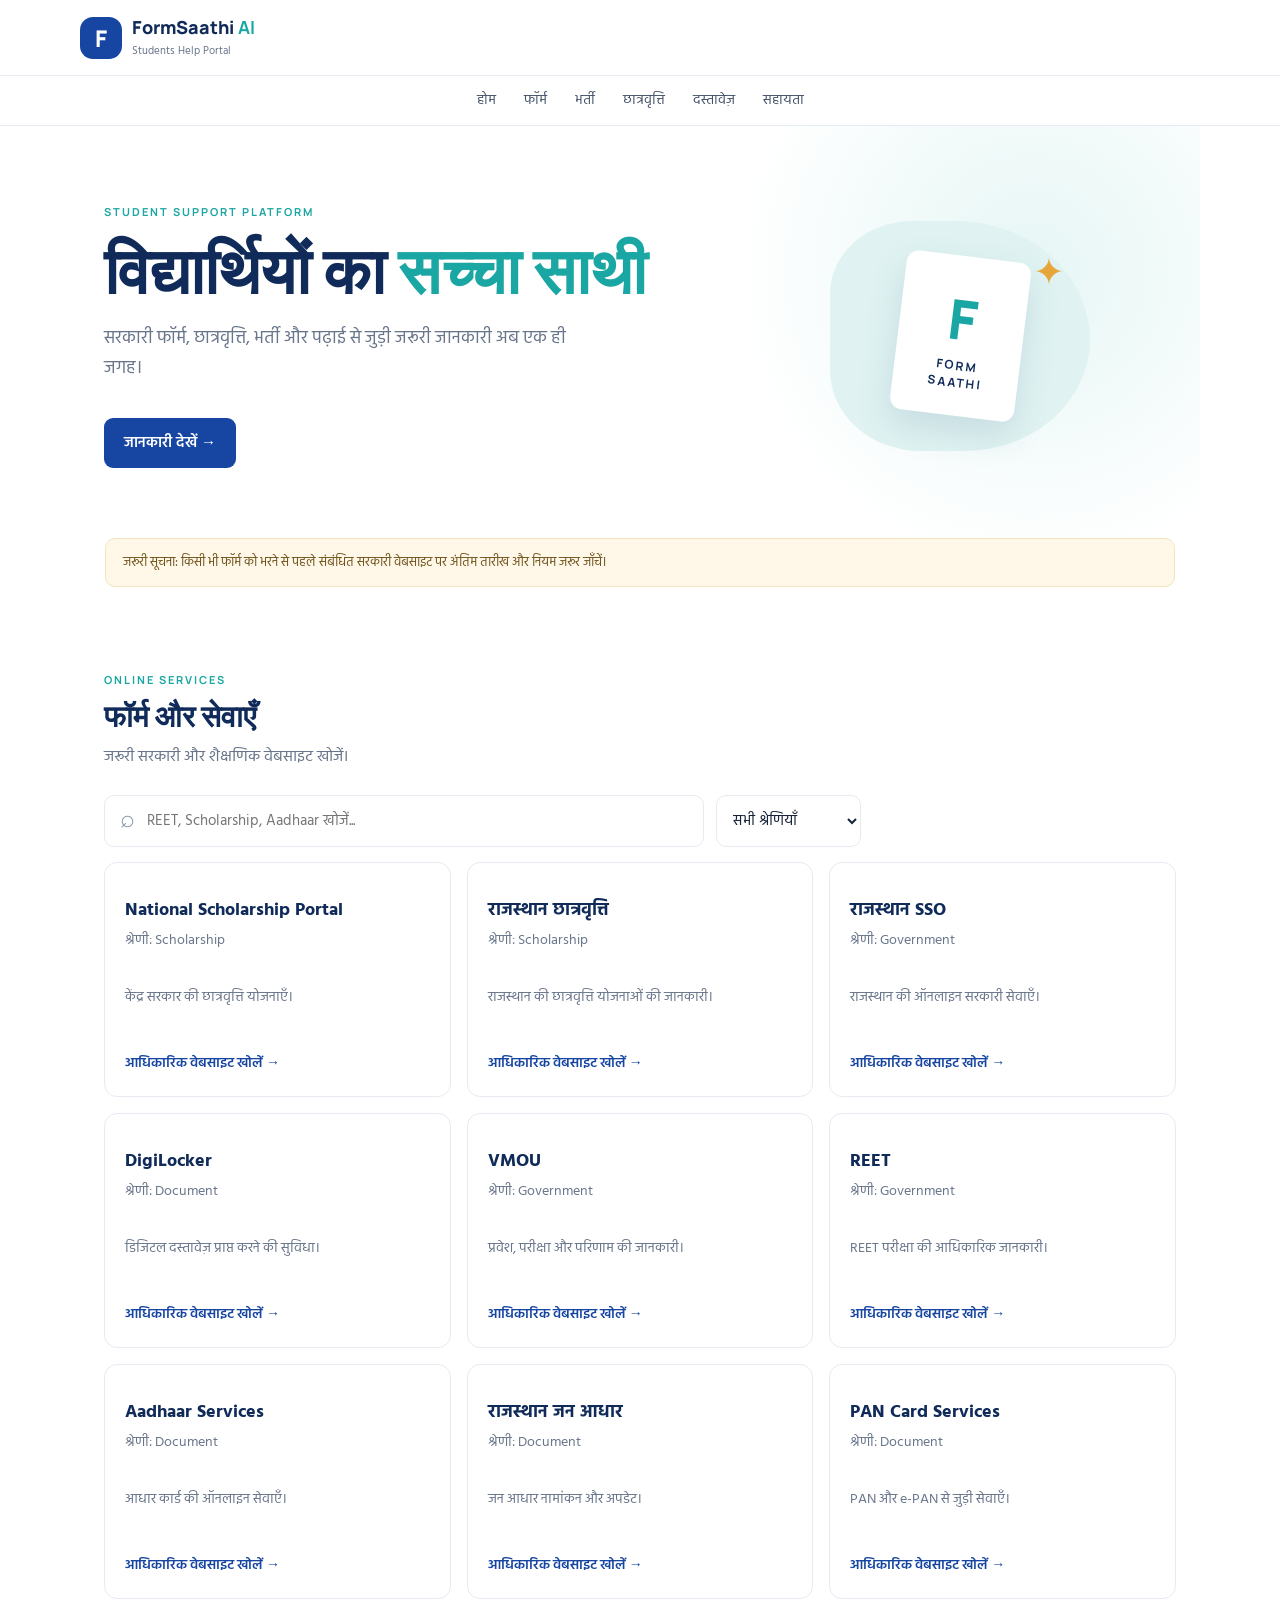
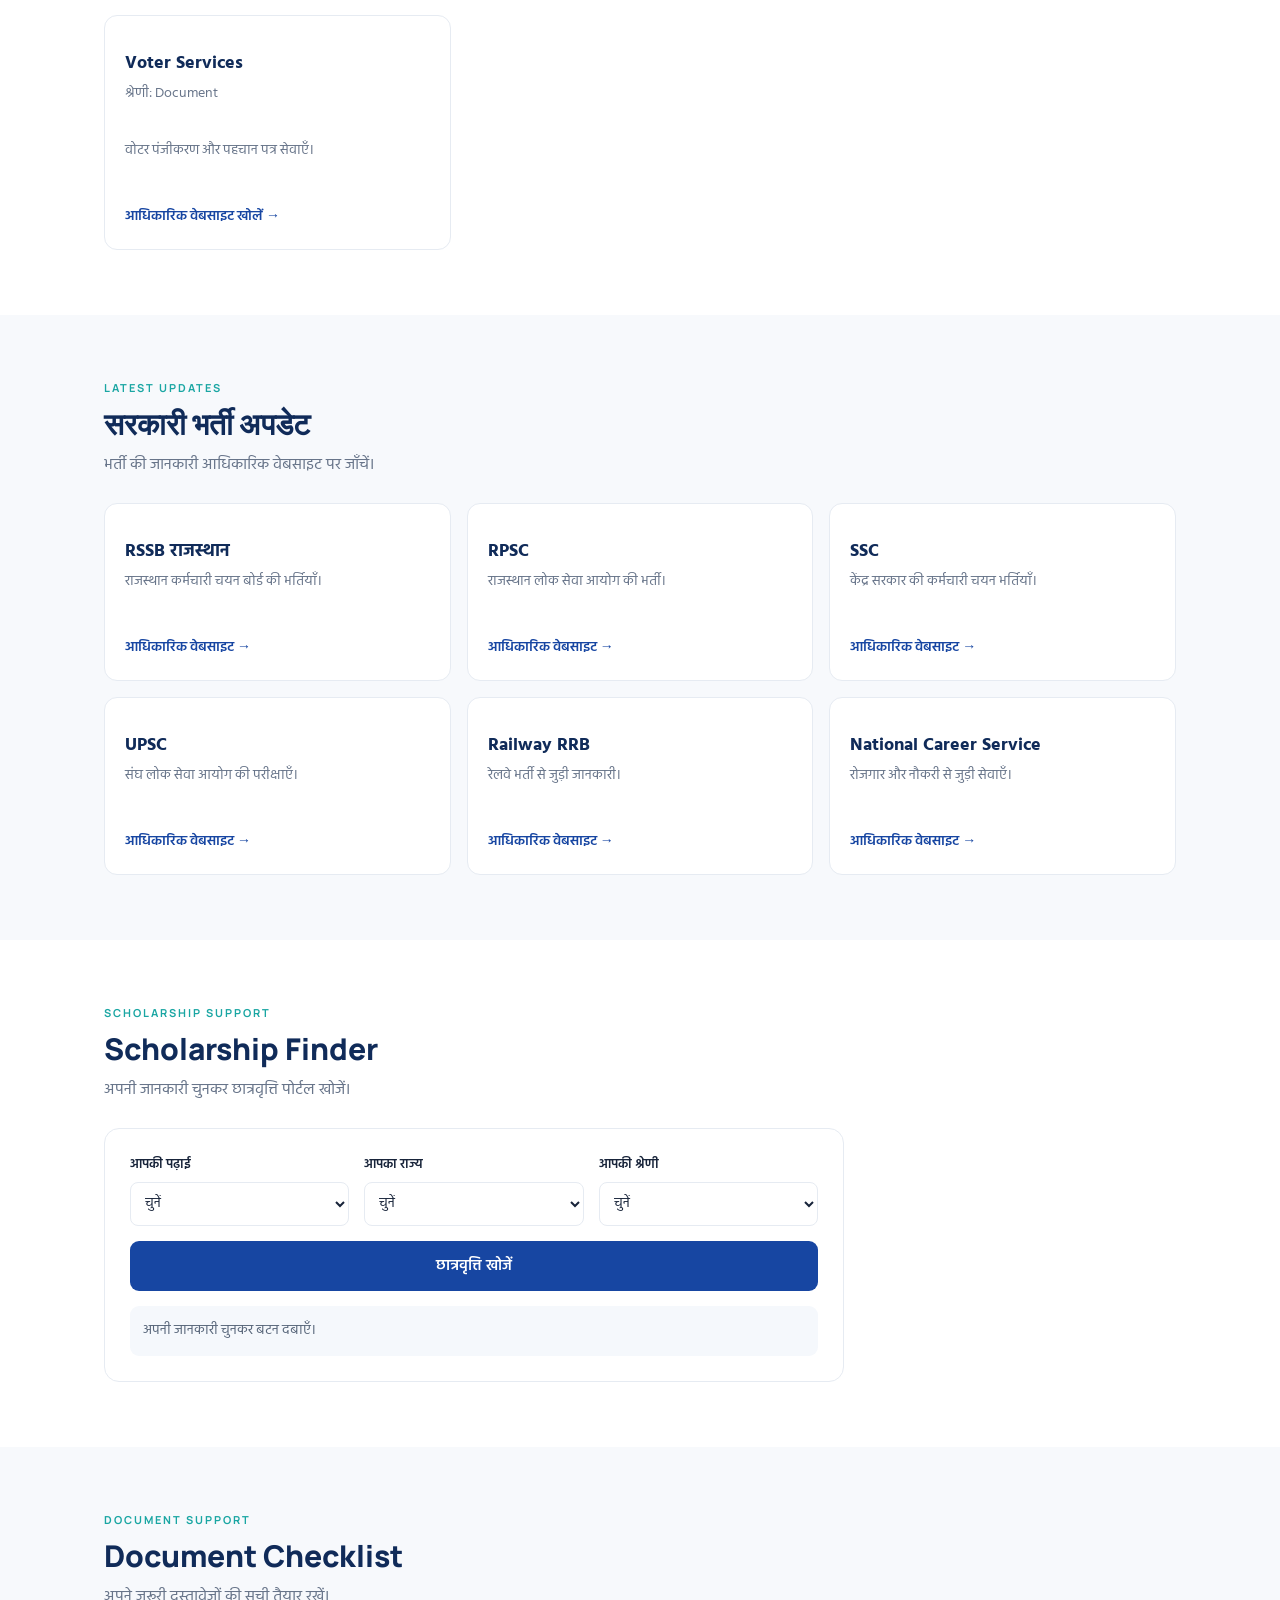
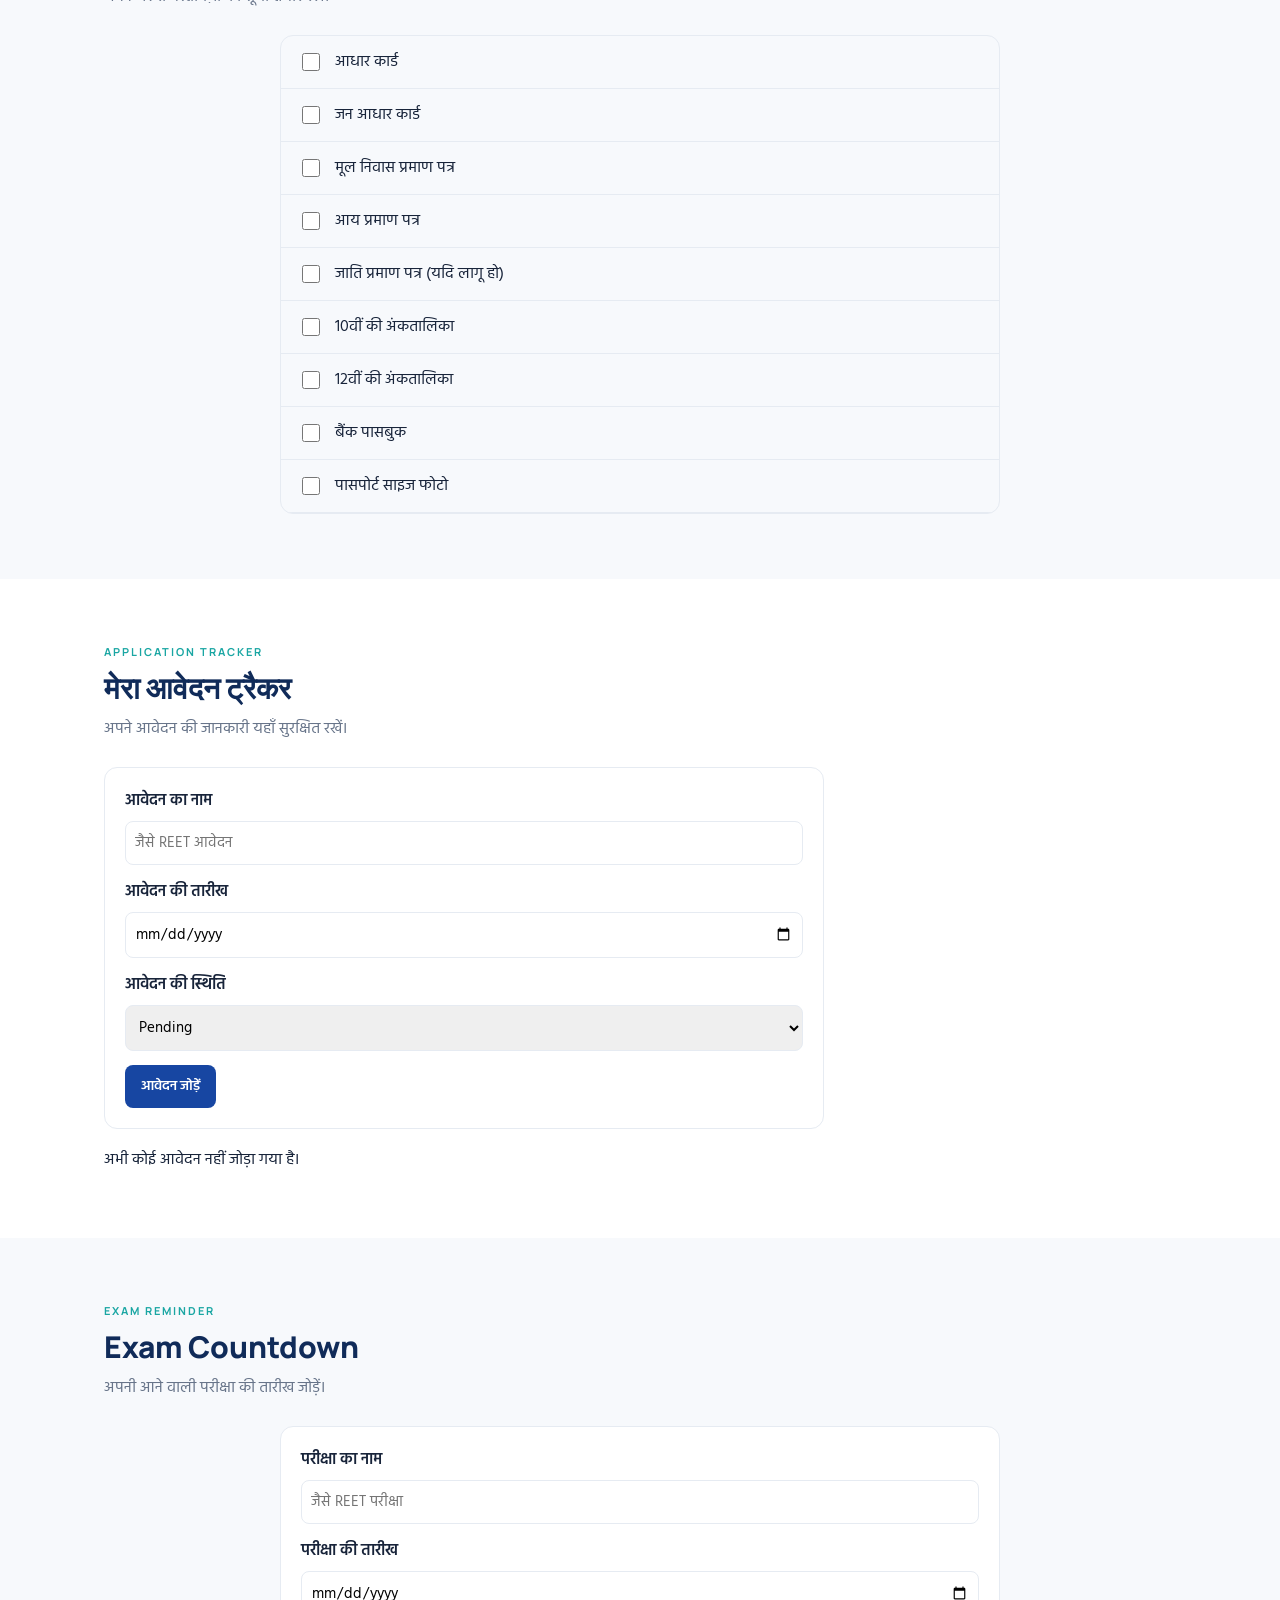
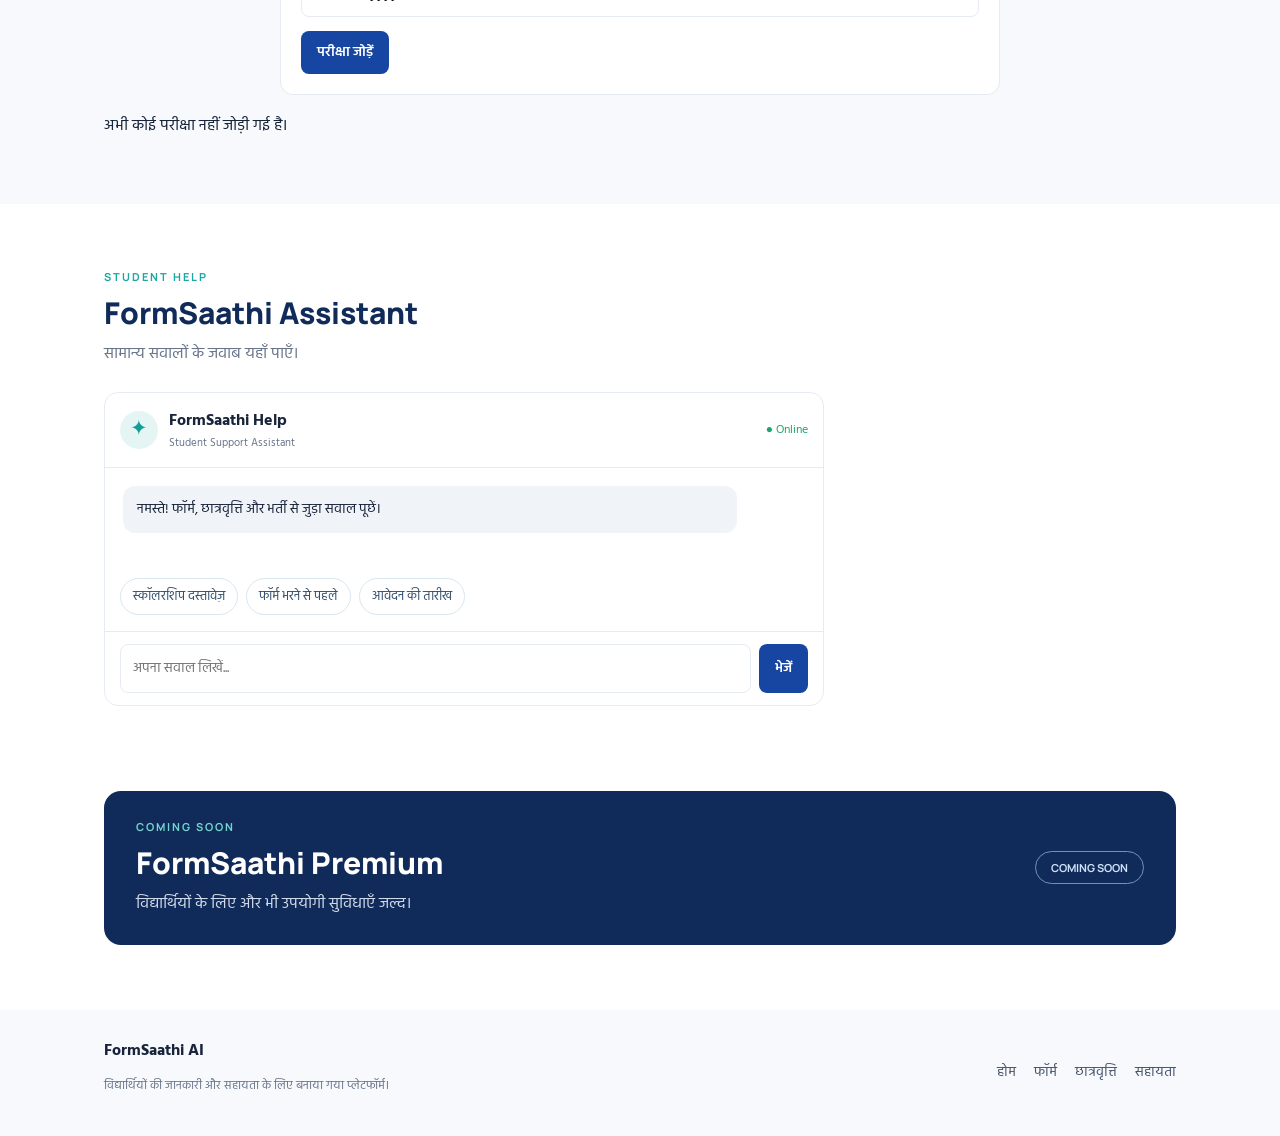
==== commit e59fb8c9: "Update index.html" ====
--- a/index.html
+++ b/index.html
@@ -2,318 +2,506 @@
 <!DOCTYPE html>
 <html lang="hi">
 <head>
-  <meta charset="utf-8">
+  <meta charset="UTF-8">
   <meta name="viewport" content="width=device-width, initial-scale=1">
   <meta name="theme-color" content="#1746a2">
-  <meta name="description" content="FormSaathi AI — विद्यार्थियों के फॉर्म, छात्रवृत्ति और सरकारी भर्ती की जानकारी">
-
+  <meta name="description" content="FormSaathi AI - विद्यार्थियों के फॉर्म, छात्रवृत्ति और सरकारी भर्ती की जानकारी">
   <title>FormSaathi AI</title>
 
   <link rel="manifest" href="manifest.json">
   <link rel="icon" href="icon.svg" type="image/svg+xml">
   <link rel="stylesheet" href="styles.css">
+
+  <style>
+    .form-tools {
+      display: flex;
+      gap: 12px;
+      flex-wrap: wrap;
+      margin: 15px 0;
+    }
+
+    .form-tools .search {
+      flex: 1;
+      min-width: 220px;
+      background: white;
+    }
+
+    .form-tools select {
+      min-width: 145px;
+      height: 52px;
+      border: 1px solid #e6ebf2;
+      border-radius: 10px;
+      padding: 0 12px;
+      background: white;
+      font: 15px Hind, sans-serif;
+      color: #18243a;
+    }
+
+    .form-card a {
+      display: inline-block;
+      color: #1746a2;
+      text-decoration: none;
+      font-weight: 600;
+      font-size: 14px;
+      margin-top: 8px;
+    }
+
+    .form-card a:hover {
+      text-decoration: underline;
+    }
+
+    .check-item {
+      display: flex;
+      align-items: center;
+      gap: 12px;
+      padding: 13px 17px;
+      border-bottom: 1px solid #e6ebf2;
+    }
+
+    .check-item input {
+      width: 18px;
+      height: 18px;
+    }
+
+    .chat-input {
+      display: flex;
+      gap: 8px;
+      padding: 12px 15px;
+      border-top: 1px solid #e6ebf2;
+    }
+
+    .chat-input input {
+      flex: 1;
+      min-width: 0;
+      padding: 12px;
+      border: 1px solid #e6ebf2;
+      border-radius: 8px;
+      font: 14px Hind, sans-serif;
+    }
+
+    .chat-input button,
+    .action-button {
+      border: 0;
+      border-radius: 8px;
+      background: #1746a2;
+      color: white;
+      padding: 10px 16px;
+      font: 600 14px Hind, sans-serif;
+      cursor: pointer;
+    }
+
+    .tool-box {
+      max-width: 720px;
+      padding: 20px;
+      border: 1px solid #e6ebf2;
+      border-radius: 13px;
+      background: white;
+      margin-bottom: 18px;
+    }
+
+    .tool-box input,
+    .tool-box select {
+      width: 100%;
+      min-height: 43px;
+      margin: 7px 0 14px;
+      padding: 9px;
+      border: 1px solid #e6ebf2;
+      border-radius: 8px;
+      font: 15px Hind, sans-serif;
+    }
+
+    .tool-box label {
+      display: block;
+      font-weight: 600;
+    }
+
+    .tool-box button {
+      cursor: pointer;
+    }
+
+    .tool-box button:focus,
+    input:focus,
+    select:focus {
+      outline: 2px solid #1746a2;
+      outline-offset: 2px;
+    }
+
+    @media(max-width:600px) {
+      .form-tools {
+        flex-direction: column;
+      }
+
+      .form-tools .search,
+      .form-tools select {
+        width: 100%;
+      }
+
+      .chat-input {
+        flex-wrap: wrap;
+      }
+
+      .chat-input input {
+        width: 100%;
+      }
+    }
+  </style>
 </head>
 
 <body>
 
-<header class="topbar">
-  <a class="brand" href="#home">
-    <span class="logo">F</span>
-    <span>FormSaathi <b>AI</b><small>हर फॉर्म की जानकारी, एक ही जगह।</small></span>
-  </a>
-  <button class="menu-btn" id="menuBtn" aria-label="मेन्यू">☰</button>
-</header>
-
-<nav class="nav" id="nav">
-  <a href="#home">होम</a>
-  <a href="#forms">फॉर्म</a>
-  <a href="#jobs">सरकारी भर्तियाँ</a>
-  <a href="#scholarship">स्कॉलरशिप</a>
-  <a href="#checklist">डॉक्यूमेंट चेकलिस्ट</a>
-  <a href="#tracker">मेरा आवेदन ट्रैकर</a>
-  <a href="#countdown">Exam Countdown</a>
-  <a href="#assistant">AI सहायता</a>
-</nav>
-
-<main>
-
-<section class="hero" id="home">
-  <div class="hero-copy">
-    <span class="eyebrow">STUDENTS • INDIA</span>
-    <h1>आपके हर फॉर्म का<br><em>सही साथी।</em></h1>
-    <p>सरकारी फॉर्म, छात्रवृत्ति, सरकारी भर्तियाँ और जरूरी दस्तावेज़ों की जानकारी एक ही जगह।</p>
-    <a class="primary-btn" href="#forms">जानकारी देखें →</a>
-  </div>
-  <div class="hero-art" aria-hidden="true">
-    <div class="paper">✓<small>FORM<br>READY</small></div>
-    <div class="spark">✦</div>
-  </div>
-</section>
-
-<div class="notice">
-  <b>महत्वपूर्ण:</b> आवेदन करने से पहले संबंधित सरकारी पोर्टल पर तारीख, पात्रता और नियम जरूर जाँचें।
-</div>
-
-<section class="section" id="forms">
-  <div class="section-head">
+  <!-- HEADER -->
+  <header class="topbar">
+    <a href="#home" class="brand">
+      <span class="logo">F</span>
+      <span>
+        FormSaathi <b>AI</b>
+        <small>Students Help Portal</small>
+      </span>
+    </a>
+
+    <button class="menu-btn" id="menuBtn" aria-label="मेन्यू खोलें">☰</button>
+  </header>
+
+  <nav class="nav" id="nav">
+    <a href="#home">होम</a>
+    <a href="#forms">फॉर्म</a>
+    <a href="#jobs">भर्ती</a>
+    <a href="#scholarship">छात्रवृत्ति</a>
+    <a href="#checklist">दस्तावेज़</a>
+    <a href="#assistant">सहायता</a>
+  </nav>
+
+  <!-- HOME -->
+  <main>
+    <section class="hero" id="home">
+      <div class="hero-copy">
+        <div class="eyebrow">STUDENT SUPPORT PLATFORM</div>
+
+        <h1>
+          विद्यार्थियों का
+          <em>सच्चा साथी</em>
+        </h1>
+
+        <p>
+          सरकारी फॉर्म, छात्रवृत्ति, भर्ती और पढ़ाई से जुड़ी
+          जरूरी जानकारी अब एक ही जगह।
+        </p>
+
+        <a href="#forms" class="primary-btn">
+          जानकारी देखें →
+        </a>
+      </div>
+
+      <div class="hero-art">
+        <div class="paper">
+          F
+          <small>FORM<br>SAATHI</small>
+        </div>
+        <span class="spark">✦</span>
+      </div>
+    </section>
+
+    <div class="notice">
+      जरूरी सूचना: किसी भी फॉर्म को भरने से पहले संबंधित
+      सरकारी वेबसाइट पर अंतिम तारीख और नियम जरूर जाँचें।
+    </div>
+
+    <!-- FORMS -->
+    <section class="section" id="forms">
+      <div class="section-head">
+        <div>
+          <div class="eyebrow">ONLINE SERVICES</div>
+          <h2>फॉर्म और सेवाएँ</h2>
+          <p>जरूरी सरकारी और शैक्षणिक वेबसाइट खोजें।</p>
+        </div>
+      </div>
+
+      <div class="form-tools">
+        <div class="search">
+          <span>⌕</span>
+          <input
+            type="search"
+            id="formSearch"
+            placeholder="REET, Scholarship, Aadhaar खोजें..."
+            aria-label="फॉर्म खोजें"
+          >
+        </div>
+
+        <select id="formFilter" aria-label="फॉर्म की श्रेणी चुनें">
+          <option value="All">सभी श्रेणियाँ</option>
+          <option value="Scholarship">छात्रवृत्ति</option>
+          <option value="Government">सरकारी सेवाएँ</option>
+          <option value="Document">दस्तावेज़</option>
+        </select>
+      </div>
+
+      <div class="cards" id="formsList">
+        <p>जानकारी लोड हो रही है...</p>
+      </div>
+    </section>
+
+    <!-- JOBS -->
+    <section class="section tinted" id="jobs">
+      <div class="section-head">
+        <div>
+          <div class="eyebrow">LATEST UPDATES</div>
+          <h2>सरकारी भर्ती अपडेट</h2>
+          <p>भर्ती की जानकारी आधिकारिक वेबसाइट पर जाँचें।</p>
+        </div>
+      </div>
+
+      <div class="cards" id="latestJobs">
+        <article class="form-card">
+          <h3>RSSB राजस्थान</h3>
+          <p>राजस्थान कर्मचारी चयन बोर्ड की भर्तियाँ।</p>
+          <a href="https://rssb.rajasthan.gov.in/" target="_blank" rel="noopener noreferrer">आधिकारिक वेबसाइट →</a>
+        </article>
+
+        <article class="form-card">
+          <h3>RPSC</h3>
+          <p>राजस्थान लोक सेवा आयोग की भर्ती।</p>
+          <a href="https://rpsc.rajasthan.gov.in/" target="_blank" rel="noopener noreferrer">आधिकारिक वेबसाइट →</a>
+        </article>
+
+        <article class="form-card">
+          <h3>SSC</h3>
+          <p>केंद्र सरकार की कर्मचारी चयन भर्तियाँ।</p>
+          <a href="https://ssc.gov.in/" target="_blank" rel="noopener noreferrer">आधिकारिक वेबसाइट →</a>
+        </article>
+
+        <article class="form-card">
+          <h3>UPSC</h3>
+          <p>संघ लोक सेवा आयोग की परीक्षाएँ।</p>
+          <a href="https://upsc.gov.in/" target="_blank" rel="noopener noreferrer">आधिकारिक वेबसाइट →</a>
+        </article>
+
+        <article class="form-card">
+          <h3>Railway RRB</h3>
+          <p>रेलवे भर्ती से जुड़ी जानकारी।</p>
+          <a href="https://www.rrbapply.gov.in/" target="_blank" rel="noopener noreferrer">आधिकारिक वेबसाइट →</a>
+        </article>
+
+        <article class="form-card">
+          <h3>National Career Service</h3>
+          <p>रोजगार और नौकरी से जुड़ी सेवाएँ।</p>
+          <a href="https://www.ncs.gov.in/" target="_blank" rel="noopener noreferrer">आधिकारिक वेबसाइट →</a>
+        </article>
+      </div>
+    </section>
+
+    <!-- SCHOLARSHIP FINDER -->
+    <section class="section" id="scholarship">
+      <div class="section-head">
+        <div>
+          <div class="eyebrow">SCHOLARSHIP SUPPORT</div>
+          <h2>Scholarship Finder</h2>
+          <p>अपनी जानकारी चुनकर छात्रवृत्ति पोर्टल खोजें।</p>
+        </div>
+      </div>
+
+      <div class="finder">
+        <div>
+          <label for="classLevel">आपकी पढ़ाई</label>
+          <select id="classLevel">
+            <option value="">चुनें</option>
+            <option>कक्षा 9–10</option>
+            <option>कक्षा 11–12</option>
+            <option>स्नातक (BA/BSc/BCom)</option>
+            <option>स्नातकोत्तर</option>
+            <option>डिप्लोमा / D.El.Ed</option>
+          </select>
+        </div>
+
+        <div>
+          <label for="state">आपका राज्य</label>
+          <select id="state">
+            <option value="">चुनें</option>
+            <option value="Rajasthan">राजस्थान</option>
+            <option value="Uttar Pradesh">उत्तर प्रदेश</option>
+            <option value="Madhya Pradesh">मध्य प्रदेश</option>
+            <option value="Haryana">हरियाणा</option>
+            <option value="Delhi">दिल्ली</option>
+            <option value="Other">अन्य राज्य</option>
+          </select>
+        </div>
+
+        <div>
+          <label for="category">आपकी श्रेणी</label>
+          <select id="category">
+            <option value="">चुनें</option>
+            <option>General</option>
+            <option>EWS</option>
+            <option>OBC</option>
+            <option>SC</option>
+            <option>ST</option>
+            <option>Minority</option>
+          </select>
+        </div>
+
+        <button class="primary-btn full" id="findScholarships" type="button">
+          छात्रवृत्ति खोजें
+        </button>
+
+        <div class="result" id="scholarshipResult">
+          अपनी जानकारी चुनकर बटन दबाएँ।
+        </div>
+      </div>
+    </section>
+
+    <!-- DOCUMENT CHECKLIST -->
+    <section class="section tinted" id="checklist">
+      <div class="section-head">
+        <div>
+          <div class="eyebrow">DOCUMENT SUPPORT</div>
+          <h2>Document Checklist</h2>
+          <p>अपने जरूरी दस्तावेज़ों की सूची तैयार रखें।</p>
+        </div>
+      </div>
+
+      <div class="checklist" id="checklistItems"></div>
+    </section>
+
+    <!-- APPLICATION TRACKER -->
+    <section class="section" id="tracker">
+      <div class="section-head">
+        <div>
+          <div class="eyebrow">APPLICATION TRACKER</div>
+          <h2>मेरा आवेदन ट्रैकर</h2>
+          <p>अपने आवेदन की जानकारी यहाँ सुरक्षित रखें।</p>
+        </div>
+      </div>
+
+      <div class="tool-box">
+        <label for="trackerName">आवेदन का नाम</label>
+        <input id="trackerName" type="text" placeholder="जैसे REET आवेदन">
+
+        <label for="trackerDate">आवेदन की तारीख</label>
+        <input id="trackerDate" type="date">
+
+        <label for="trackerStatus">आवेदन की स्थिति</label>
+        <select id="trackerStatus">
+          <option>Pending</option>
+          <option>Submitted</option>
+          <option>Completed</option>
+        </select>
+
+        <button class="action-button" id="addTracker" type="button">
+          आवेदन जोड़ें
+        </button>
+      </div>
+
+      <div class="cards" id="trackerList"></div>
+    </section>
+
+    <!-- EXAM COUNTDOWN -->
+    <section class="section tinted" id="countdown">
+      <div class="section-head">
+        <div>
+          <div class="eyebrow">EXAM REMINDER</div>
+          <h2>Exam Countdown</h2>
+          <p>अपनी आने वाली परीक्षा की तारीख जोड़ें।</p>
+        </div>
+      </div>
+
+      <div class="tool-box">
+        <label for="examName">परीक्षा का नाम</label>
+        <input id="examName" type="text" placeholder="जैसे REET परीक्षा">
+
+        <label for="examDate">परीक्षा की तारीख</label>
+        <input id="examDate" type="date">
+
+        <button class="action-button" id="addExam" type="button">
+          परीक्षा जोड़ें
+        </button>
+      </div>
+
+      <div class="cards" id="examList"></div>
+    </section>
+
+    <!-- FAQ ASSISTANT -->
+    <section class="section" id="assistant">
+      <div class="section-head">
+        <div>
+          <div class="eyebrow">STUDENT HELP</div>
+          <h2>FormSaathi Assistant</h2>
+          <p>सामान्य सवालों के जवाब यहाँ पाएँ।</p>
+        </div>
+      </div>
+
+      <div class="assistant">
+        <div class="chat-head">
+          <div class="bot-icon">✦</div>
+          <div>
+            <strong>FormSaathi Help</strong>
+            <small>Student Support Assistant</small>
+          </div>
+          <span class="online">● Online</span>
+        </div>
+
+        <div class="chat-body" id="chatBody">
+          <div class="bubble bot">
+            नमस्ते! फॉर्म, छात्रवृत्ति और भर्ती से जुड़ा सवाल पूछें।
+          </div>
+        </div>
+
+        <div class="quick-questions">
+          <button type="button" data-question="स्कॉलरशिप के लिए कौन से दस्तावेज़ चाहिए?">
+            स्कॉलरशिप दस्तावेज़
+          </button>
+
+          <button type="button" data-question="फॉर्म भरने से पहले क्या जाँचें?">
+            फॉर्म भरने से पहले
+          </button>
+
+          <button type="button" data-question="आवेदन की सही तारीख कहाँ देखें?">
+            आवेदन की तारीख
+          </button>
+        </div>
+
+        <div class="chat-input">
+          <input
+            type="text"
+            id="userQuestion"
+            placeholder="अपना सवाल लिखें..."
+            aria-label="अपना सवाल लिखें"
+          >
+
+          <button type="button" id="sendQuestion">
+            भेजें
+          </button>
+        </div>
+      </div>
+    </section>
+
+    <!-- PREMIUM PREVIEW -->
+    <section class="premium">
+      <div>
+        <div class="eyebrow">COMING SOON</div>
+        <h2>FormSaathi Premium</h2>
+        <p>विद्यार्थियों के लिए और भी उपयोगी सुविधाएँ जल्द।</p>
+      </div>
+
+      <span class="premium-tag">COMING SOON</span>
+    </section>
+
+  </main>
+
+  <!-- FOOTER -->
+  <footer>
     <div>
-      <span class="eyebrow">EXPLORE</span>
-      <h2>फॉर्म और योजनाएँ</h2>
-      <p>अपनी जरूरत के अनुसार जानकारी खोजें।</p>
+      <strong>FormSaathi <b>AI</b></strong>
+      <p>विद्यार्थियों की जानकारी और सहायता के लिए बनाया गया प्लेटफॉर्म।</p>
     </div>
-  </div>
-
-  <label class="search">
-    <span>⌕</span>
-    <input id="searchInput" type="search" placeholder="जैसे: छात्रवृत्ति, परीक्षा, प्रमाण पत्र...">
-  </label>
-
-  <div class="chips" id="filters">
-    <button class="chip active" data-filter="all">सभी</button>
-    <button class="chip" data-filter="Scholarship">छात्रवृत्ति</button>
-    <button class="chip" data-filter="Government">सरकारी सेवाएँ</button>
-    <button class="chip" data-filter="Document">दस्तावेज</button>
-  </div>
-
-  <div class="cards" id="formCards"></div>
-</section>
-
-<section class="section tinted" id="jobs">
-  <div class="section-head">
-    <div>
-      <span class="eyebrow">OFFICIAL LATEST NOTICES</span>
-      <h2>सरकारी भर्तियाँ और नोटिस</h2>
-      <p>सरकारी भर्ती की आधिकारिक सूचनाएँ यहाँ देखें।</p>
+
+    <div class="footer-links">
+      <a href="#home">होम</a>
+      <a href="#forms">फॉर्म</a>
+      <a href="#scholarship">छात्रवृत्ति</a>
+      <a href="#assistant">सहायता</a>
     </div>
-  </div>
-
-  <div class="cards" id="latestJobs">
-
-    <article class="form-card">
-      <h3>RSSB राजस्थान</h3>
-      <p>राजस्थान की सरकारी भर्तियाँ और विज्ञापन।</p>
-      <a href="https://rssb.rajasthan.gov.in/" target="_blank" rel="noopener noreferrer">आधिकारिक वेबसाइट खोलें →</a>
-    </article>
-
-    <article class="form-card">
-      <h3>RPSC राजस्थान</h3>
-      <p>RAS और अन्य परीक्षाओं के विज्ञापन।</p>
-      <a href="https://rpsc.rajasthan.gov.in/advertisements" target="_blank" rel="noopener noreferrer">भर्ती विज्ञापन देखें →</a>
-    </article>
-
-    <article class="form-card">
-      <h3>SSC</h3>
-      <p>केंद्र सरकार की भर्ती सूचनाएँ।</p>
-      <a href="https://ssc.gov.in/home/notice-board" target="_blank" rel="noopener noreferrer">नोटिस देखें →</a>
-    </article>
-
-    <article class="form-card">
-      <h3>UPSC</h3>
-      <p>केंद्र सरकार की विभिन्न परीक्षाओं और भर्तियों के विज्ञापन।</p>
-      <a href="https://www.upsc.gov.in/recruitment/recruitment-advertisement" target="_blank" rel="noopener noreferrer">भर्ती विज्ञापन देखें →</a>
-    </article>
-
-    <article class="form-card">
-      <h3>Railway Recruitment Board</h3>
-      <p>भारतीय रेलवे की भर्ती और आधिकारिक नोटिस।</p>
-      <a href="https://rrb.indianrailways.gov.in/" target="_blank" rel="noopener noreferrer">रेलवे भर्ती देखें →</a>
-    </article>
-
-    <article class="form-card">
-      <h3>National Career Service</h3>
-      <p>सरकारी और निजी नौकरी के अवसर खोजें।</p>
-      <a href="https://www.ncs.gov.in/" target="_blank" rel="noopener noreferrer">नौकरी खोजें →</a>
-    </article>
-
-  </div>
-</section>
-
-<section class="section" id="scholarship">
-  <div class="section-head">
-    <div>
-      <span class="eyebrow">SCHOLARSHIP FINDER</span>
-      <h2>स्कॉलरशिप खोजें</h2>
-      <p>अपनी जानकारी चुनकर संबंधित छात्रवृत्ति पोर्टल देखें।</p>
-    </div>
-  </div>
-
-  <div class="finder">
-    <div>
-      <label for="classLevel">आपकी पढ़ाई</label>
-      <select id="classLevel">
-        <option value="">चुनें</option>
-        <option>कक्षा 9–10</option>
-        <option>कक्षा 11–12</option>
-        <option>स्नातक (BA/BSc/BCom)</option>
-        <option>डिप्लोमा / ITI</option>
-        <option>अन्य</option>
-      </select>
-    </div>
-
-    <div>
-      <label for="state">राज्य</label>
-      <select id="state">
-        <option value="">चुनें</option>
-        <option value="Rajasthan">राजस्थान</option>
-        <option value="All India">अन्य राज्य</option>
-      </select>
-    </div>
-
-    <div>
-      <label for="category">वर्ग</label>
-      <select id="category">
-        <option value="">चुनें</option>
-        <option>General / EWS</option>
-        <option>OBC</option>
-        <option>SC</option>
-        <option>ST</option>
-        <option>अन्य</option>
-      </select>
-    </div>
-
-    <button class="primary-btn full" id="findScholarships">विकल्प देखें →</button>
-
-    <div id="scholarshipResult" class="result" aria-live="polite">
-      अपनी जानकारी चुनकर “विकल्प देखें” दबाएँ।
-    </div>
-  </div>
-</section>
-
-<section class="section" id="checklist">
-  <div class="section-head">
-    <div>
-      <span class="eyebrow">BE PREPARED</span>
-      <h2>डॉक्यूमेंट चेकलिस्ट</h2>
-      <p>जरूरी दस्तावेज़ों को टिक करके तैयारी ट्रैक करें।</p>
-    </div>
-  </div>
-
-  <div class="checklist" id="checklistItems"></div>
-  <p class="muted">चेकलिस्ट इसी ब्राउज़र में सेव रहती है। हर योजना में दस्तावेज़ अलग हो सकते हैं।</p>
-</section>
-
-<section class="section tinted" id="tracker">
-  <div class="section-head">
-    <div>
-      <span class="eyebrow">MY APPLICATIONS</span>
-      <h2>मेरा आवेदन ट्रैकर</h2>
-      <p>अपने आवेदन की स्थिति याद रखने के लिए विवरण जोड़ें।</p>
-    </div>
-  </div>
-
-  <div class="finder">
-    <label for="trackerName">आवेदन का नाम</label>
-    <input id="trackerName" type="text" placeholder="जैसे: स्कॉलरशिप आवेदन">
-
-    <label for="trackerDate">आवेदन की तारीख</label>
-    <input id="trackerDate" type="date">
-
-    <label for="trackerStatus">स्थिति</label>
-    <select id="trackerStatus">
-      <option value="आवेदन करना है">आवेदन करना है</option>
-      <option value="आवेदन कर दिया">आवेदन कर दिया</option>
-      <option value="जाँच जारी है">जाँच जारी है</option>
-      <option value="पूरा हो गया">पूरा हो गया</option>
-    </select>
-
-    <button class="primary-btn full" id="addTracker">आवेदन जोड़ें</button>
-    <div id="trackerList" class="cards"></div>
-  </div>
-
-  <p class="muted">जानकारी इसी ब्राउज़र में सेव होगी। इसमें पासवर्ड, आधार या बैंक विवरण न डालें।</p>
-</section>
-
-<section class="section" id="countdown">
-  <div class="section-head">
-    <div>
-      <span class="eyebrow">EXAM COUNTDOWN</span>
-      <h2>परीक्षा की उल्टी गिनती</h2>
-      <p>अपनी परीक्षा की तारीख जोड़ें और बचे हुए दिन देखें।</p>
-    </div>
-  </div>
-
-  <div class="finder">
-    <label for="examName">परीक्षा का नाम</label>
-    <input id="examName" type="text" placeholder="जैसे: REET परीक्षा">
-
-    <label for="examDate">परीक्षा की तारीख</label>
-    <input id="examDate" type="date">
-
-    <button class="primary-btn full" id="addExam">परीक्षा जोड़ें</button>
-    <div id="examList" class="cards"></div>
-  </div>
-
-  <p class="muted">यह व्यक्तिगत रिमाइंडर है। परीक्षा की वास्तविक तारीख आधिकारिक नोटिफिकेशन से जाँचें।</p>
-</section>
-
-<section class="section tinted" id="assistant">
-  <div class="section-head">
-    <div>
-      <span class="eyebrow">FORM-SAATHI HELP</span>
-      <h2>सहायता केंद्र</h2>
-      <p>आम सवालों के जवाब पाने के लिए नीचे सवाल चुनें।</p>
-    </div>
-  </div>
-
-  <div class="assistant">
-
-    <div class="chat-head">
-      <span class="bot-icon">✦</span>
-      <div>
-        <b>FormSaathi सहायता</b>
-        <small>डेमो FAQ सहायक</small>
-      </div>
-      <span class="online">●</span>
-    </div>
-
-    <div class="chat-body" id="chatBody">
-      <div class="bubble bot">नमस्ते! मैं फॉर्म से जुड़ी सामान्य जानकारी में मदद कर सकता हूँ।</div>
-    </div>
-
-    <div class="quick-questions">
-      <button data-question="स्कॉलरशिप के लिए कौन से दस्तावेज़ चाहिए?">स्कॉलरशिप के दस्तावेज़?</button>
-      <button data-question="फॉर्म भरने से पहले क्या जाँचें?">फॉर्म भरने से पहले?</button>
-      <button data-question="आवेदन की सही तारीख कहाँ देखें?">आवेदन की तारीख?</button>
-    </div>
-
-    <div class="chat-input">
-      <input
-        type="text"
-        id="userQuestion"
-        placeholder="अपना सवाल यहाँ लिखें..."
-      >
-      <button id="sendQuestion">भेजें</button>
-    </div>
-
-  </div>
-</section>
-
-<section class="premium">
-  <div>
-    <span class="eyebrow">COMING SOON</span>
-    <h2>FormSaathi Premium</h2>
-    <p>पर्सनलाइज्ड चेकलिस्ट, रिमाइंडर और एडवांस्ड सहायता — जल्द उपलब्ध।</p>
-  </div>
-  <span class="premium-tag">PREVIEW</span>
-</section>
-
-</main>
-
-<footer>
-  <div class="brand">
-    <span class="logo">F</span>
-    <span>FormSaathi <b>AI</b><small>विद्यार्थियों के साथ, हर कदम पर।</small></span>
-  </div>
-
-  <p>© 2026 FormSaathi AI • जानकारी को आधिकारिक पोर्टल से सत्यापित करें।</p>
-
-  <div class="footer-links">
-    <a href="privacy.html">गोपनीयता</a>
-    <a href="disclaimer.html">अस्वीकरण</a>
-  </div>
-</footer>
-
-<script src="app.js"></script>
+  </footer>
+
+  <script src="app.js" defer></script>
+
 </body>
-  </html>
-  
+</html>
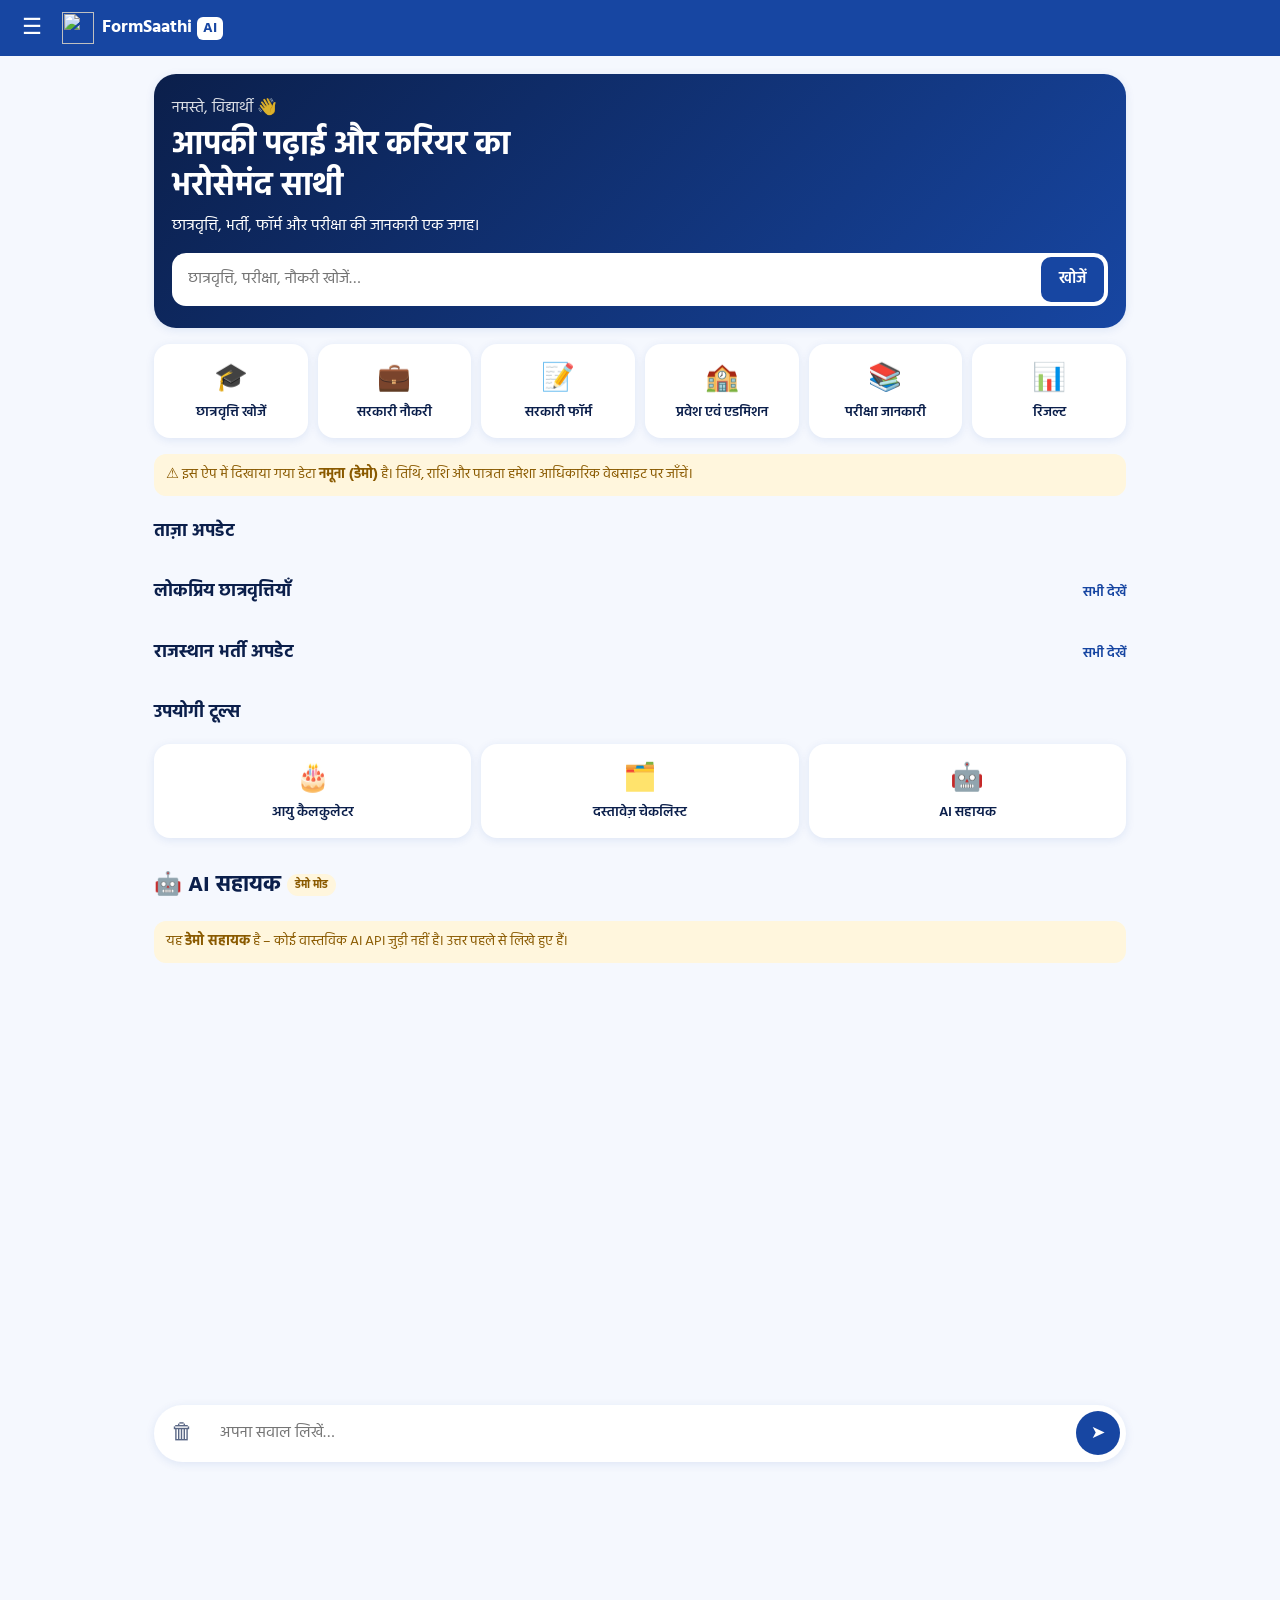
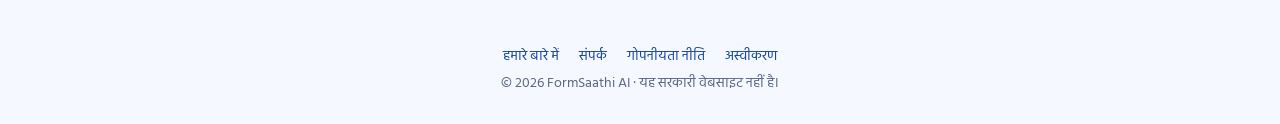
==== commit dae43530: "Add files via upload" ====
--- a/index.html
+++ b/index.html
@@ -1,507 +1,122 @@
-
 <!DOCTYPE html>
 <html lang="hi">
 <head>
-  <meta charset="UTF-8">
-  <meta name="viewport" content="width=device-width, initial-scale=1">
-  <meta name="theme-color" content="#1746a2">
-  <meta name="description" content="FormSaathi AI - विद्यार्थियों के फॉर्म, छात्रवृत्ति और सरकारी भर्ती की जानकारी">
-  <title>FormSaathi AI</title>
+<meta charset="UTF-8">
+<meta name="viewport" content="width=device-width,initial-scale=1">
+<title>FormSaathi AI – छात्रों का डिजिटल साथी</title>
+<meta name="theme-color" content="#1746A2">
+<meta name="description" content="छात्रवृत्ति, सरकारी नौकरी, फॉर्म और परीक्षा जानकारी – विद्यार्थियों के लिए।">
+<link rel="manifest" href="manifest.json">
+<link rel="icon" href="icons/icon.svg" type="image/svg+xml">
+<link rel="apple-touch-icon" href="icons/icon-192.png">
+<link rel="preconnect" href="https://fonts.googleapis.com">
+<link href="https://fonts.googleapis.com/css2?family=Hind:wght@400;500;600;700&display=swap" rel="stylesheet">
+<link rel="stylesheet" href="style.css">
+</head>
+<body>
+<header class="top">
+  <button class="icon-btn" id="menuBtn" aria-label="मेनू खोलें" aria-expanded="false">☰</button>
+  <a href="#home" class="brand"><img src="icons/icon.svg" alt="" width="32" height="32"><span>FormSaathi <b>AI</b></span></a>
+  <button class="icon-btn" id="installBtn" hidden aria-label="ऐप इंस्टॉल करें">⬇</button>
+</header>
+<div class="scrim" id="scrim"></div>
+<nav class="drawer" id="drawer" aria-label="मुख्य मेनू">
+  <h3>मेनू</h3>
+  <a href="#home">🏠 होम</a><a href="#scholarships">🎓 छात्रवृत्ति</a><a href="#jobs">💼 सरकारी नौकरी</a>
+  <a href="#forms">📄 फॉर्म और जानकारी</a><a href="#chat">🤖 AI सहायक</a>
+  <button data-info="about">ℹ️ हमारे बारे में</button><button data-info="contact">✉️ संपर्क</button>
+  <button id="installBtn2">📲 ऐप इंस्टॉल करें</button>
+</nav>
 
-  <link rel="manifest" href="manifest.json">
-  <link rel="icon" href="icon.svg" type="image/svg+xml">
-  <link rel="stylesheet" href="styles.css">
+<main>
+<section id="home" class="view">
+  <div class="hero">
+    <p class="hi">नमस्ते, विद्यार्थी 👋</p>
+    <h1>आपकी पढ़ाई और करियर का <br>भरोसेमंद साथी</h1>
+    <p>छात्रवृत्ति, भर्ती, फॉर्म और परीक्षा की जानकारी एक जगह।</p>
+    <form id="searchForm" class="search" role="search">
+      <input id="searchInput" type="search" placeholder="छात्रवृत्ति, परीक्षा, नौकरी खोजें…" aria-label="खोज">
+      <button type="submit">खोजें</button>
+    </form>
+  </div>
+  <div class="quick">
+    <a href="#scholarships"><i>🎓</i>छात्रवृत्ति खोजें</a>
+    <a href="#jobs"><i>💼</i>सरकारी नौकरी</a>
+    <a href="#forms" data-cat="सरकारी फॉर्म"><i>📝</i>सरकारी फॉर्म</a>
+    <a href="#forms" data-cat="प्रवेश"><i>🏫</i>प्रवेश एवं एडमिशन</a>
+    <a href="#forms" data-cat="परीक्षा"><i>📚</i>परीक्षा जानकारी</a>
+    <a href="#forms" data-cat="रिजल्ट"><i>📊</i>रिजल्ट</a>
+  </div>
+  <div class="demo-note">⚠️ इस ऐप में दिखाया गया डेटा <b>नमूना (डेमो)</b> है। तिथि, राशि और पात्रता हमेशा आधिकारिक वेबसाइट पर जाँचें।</div>
+  <h2>ताज़ा अपडेट</h2><div class="list" id="homeUpdates"></div>
+  <h2>लोकप्रिय छात्रवृत्तियाँ <a href="#scholarships" class="more">सभी देखें</a></h2><div class="list" id="homeSch"></div>
+  <h2>राजस्थान भर्ती अपडेट <a href="#jobs" class="more">सभी देखें</a></h2><div class="list" id="homeJobs"></div>
+  <h2>उपयोगी टूल्स</h2>
+  <div class="quick tools">
+    <button id="toolAge"><i>🎂</i>आयु कैलकुलेटर</button>
+    <button id="toolDocs"><i>🗂️</i>दस्तावेज़ चेकलिस्ट</button>
+    <a href="#chat"><i>🤖</i>AI सहायक</a>
+  </div>
+</section>
 
-  <style>
-    .form-tools {
-      display: flex;
-      gap: 12px;
-      flex-wrap: wrap;
-      margin: 15px 0;
-    }
+<section id="scholarships" class="view" hidden>
+  <h1 class="pt">🎓 छात्रवृत्ति खोजक</h1>
+  <form id="schForm" class="filters">
+    <label>स्तर<select id="fLevel"><option value="">सभी</option><option value="c910">कक्षा 9–10</option><option value="c1112">कक्षा 11–12</option><option value="grad">स्नातक (BA/BSc/BCom)</option><option value="dip">डिप्लोमा</option><option value="bstc">D.El.Ed / BSTC</option><option value="pg">स्नातकोत्तर</option></select></label>
+    <label>राज्य<select id="fState"><option value="">सभी</option><option>राजस्थान</option><option>केंद्र सरकार</option></select></label>
+    <label>श्रेणी<select id="fCat"><option value="">सभी</option><option>सामान्य</option><option>OBC</option><option>SC</option><option>ST</option><option>EWS</option></select></label>
+    <label>पारिवारिक आय (वार्षिक)<select id="fInc"><option value="">सभी</option><option value="1">₹1 लाख तक</option><option value="2.5">₹2.5 लाख तक</option><option value="8">₹8 लाख तक</option><option value="99">₹8 लाख से अधिक</option></select></label>
+    <label>लिंग<select id="fGen"><option value="">सभी</option><option value="f">छात्रा</option><option value="m">छात्र</option></select></label>
+    <label>प्रकार<select id="fType"><option value="">सभी</option><option>मेरिट आधारित</option><option>आय आधारित</option><option>श्रेणी आधारित</option></select></label>
+    <div class="row"><button type="submit" class="btn">🔍 खोजें</button><button type="reset" class="btn ghost" id="schReset">रीसेट</button></div>
+  </form>
+  <p id="schCount" class="count" aria-live="polite"></p><div class="list" id="schList"></div>
+</section>
 
-    .form-tools .search {
-      flex: 1;
-      min-width: 220px;
-      background: white;
-    }
+<section id="jobs" class="view" hidden>
+  <h1 class="pt">💼 सरकारी नौकरी</h1>
+  <div class="chips" id="jobChips"></div>
+  <input class="field" id="jobSearch" type="search" placeholder="भर्ती खोजें…" aria-label="भर्ती खोजें">
+  <p id="jobCount" class="count" aria-live="polite"></p><div class="list" id="jobList"></div>
+</section>
 
-    .form-tools select {
-      min-width: 145px;
-      height: 52px;
-      border: 1px solid #e6ebf2;
-      border-radius: 10px;
-      padding: 0 12px;
-      background: white;
-      font: 15px Hind, sans-serif;
-      color: #18243a;
-    }
+<section id="forms" class="view" hidden>
+  <h1 class="pt">📄 फॉर्म और जानकारी</h1>
+  <div class="chips" id="formChips"></div>
+  <input class="field" id="formSearch" type="search" placeholder="फॉर्म / जानकारी खोजें…" aria-label="खोजें">
+  <p id="formCount" class="count" aria-live="polite"></p><div class="list" id="formList"></div>
+</section>
 
-    .form-card a {
-      display: inline-block;
-      color: #1746a2;
-      text-decoration: none;
-      font-weight: 600;
-      font-size: 14px;
-      margin-top: 8px;
-    }
+<section id="results" class="view" hidden>
+  <h1 class="pt">🔎 खोज परिणाम</h1><p id="resCount" class="count"></p><div class="list" id="resList"></div>
+</section>
 
-    .form-card a:hover {
-      text-decoration: underline;
-    }
+<section id="chat" class="view chatview" hidden>
+  <h1 class="pt">🤖 AI सहायक <span class="tag">डेमो मोड</span></h1>
+  <p class="demo-note">यह <b>डेमो सहायक</b> है – कोई वास्तविक AI API जुड़ी नहीं है। उत्तर पहले से लिखे हुए हैं।</p>
+  <div class="chips" id="sugg"></div>
+  <div class="msgs" id="msgs" aria-live="polite"></div>
+  <form id="chatForm" class="chatbar">
+    <button type="button" id="clearChat" class="icon-btn" aria-label="चैट साफ़ करें">🗑</button>
+    <input id="chatInput" placeholder="अपना सवाल लिखें…" autocomplete="off" aria-label="संदेश">
+    <button type="submit" class="send" aria-label="भेजें">➤</button>
+  </form>
+</section>
+</main>
 
-    .check-item {
-      display: flex;
-      align-items: center;
-      gap: 12px;
-      padding: 13px 17px;
-      border-bottom: 1px solid #e6ebf2;
-    }
+<footer class="foot">
+  <div><button data-info="about">हमारे बारे में</button><button data-info="contact">संपर्क</button><button data-info="privacy">गोपनीयता नीति</button><button data-info="disclaimer">अस्वीकरण</button></div>
+  <p>© 2026 FormSaathi AI · यह सरकारी वेबसाइट नहीं है।</p>
+</footer>
 
-    .check-item input {
-      width: 18px;
-      height: 18px;
-    }
+<nav class="bottom" aria-label="नीचे नेविगेशन">
+  <a href="#home"><i>🏠</i>होम</a><a href="#scholarships"><i>🎓</i>छात्रवृत्ति</a><a href="#jobs"><i>💼</i>नौकरी</a><a href="#forms"><i>📄</i>फॉर्म</a><a href="#chat"><i>🤖</i>AI</a>
+</nav>
 
-    .chat-input {
-      display: flex;
-      gap: 8px;
-      padding: 12px 15px;
-      border-top: 1px solid #e6ebf2;
-    }
-
-    .chat-input input {
-      flex: 1;
-      min-width: 0;
-      padding: 12px;
-      border: 1px solid #e6ebf2;
-      border-radius: 8px;
-      font: 14px Hind, sans-serif;
-    }
-
-    .chat-input button,
-    .action-button {
-      border: 0;
-      border-radius: 8px;
-      background: #1746a2;
-      color: white;
-      padding: 10px 16px;
-      font: 600 14px Hind, sans-serif;
-      cursor: pointer;
-    }
-
-    .tool-box {
-      max-width: 720px;
-      padding: 20px;
-      border: 1px solid #e6ebf2;
-      border-radius: 13px;
-      background: white;
-      margin-bottom: 18px;
-    }
-
-    .tool-box input,
-    .tool-box select {
-      width: 100%;
-      min-height: 43px;
-      margin: 7px 0 14px;
-      padding: 9px;
-      border: 1px solid #e6ebf2;
-      border-radius: 8px;
-      font: 15px Hind, sans-serif;
-    }
-
-    .tool-box label {
-      display: block;
-      font-weight: 600;
-    }
-
-    .tool-box button {
-      cursor: pointer;
-    }
-
-    .tool-box button:focus,
-    input:focus,
-    select:focus {
-      outline: 2px solid #1746a2;
-      outline-offset: 2px;
-    }
-
-    @media(max-width:600px) {
-      .form-tools {
-        flex-direction: column;
-      }
-
-      .form-tools .search,
-      .form-tools select {
-        width: 100%;
-      }
-
-      .chat-input {
-        flex-wrap: wrap;
-      }
-
-      .chat-input input {
-        width: 100%;
-      }
-    }
-  </style>
-</head>
-
-<body>
-
-  <!-- HEADER -->
-  <header class="topbar">
-    <a href="#home" class="brand">
-      <span class="logo">F</span>
-      <span>
-        FormSaathi <b>AI</b>
-        <small>Students Help Portal</small>
-      </span>
-    </a>
-
-    <button class="menu-btn" id="menuBtn" aria-label="मेन्यू खोलें">☰</button>
-  </header>
-
-  <nav class="nav" id="nav">
-    <a href="#home">होम</a>
-    <a href="#forms">फॉर्म</a>
-    <a href="#jobs">भर्ती</a>
-    <a href="#scholarship">छात्रवृत्ति</a>
-    <a href="#checklist">दस्तावेज़</a>
-    <a href="#assistant">सहायता</a>
-  </nav>
-
-  <!-- HOME -->
-  <main>
-    <section class="hero" id="home">
-      <div class="hero-copy">
-        <div class="eyebrow">STUDENT SUPPORT PLATFORM</div>
-
-        <h1>
-          विद्यार्थियों का
-          <em>सच्चा साथी</em>
-        </h1>
-
-        <p>
-          सरकारी फॉर्म, छात्रवृत्ति, भर्ती और पढ़ाई से जुड़ी
-          जरूरी जानकारी अब एक ही जगह।
-        </p>
-
-        <a href="#forms" class="primary-btn">
-          जानकारी देखें →
-        </a>
-      </div>
-
-      <div class="hero-art">
-        <div class="paper">
-          F
-          <small>FORM<br>SAATHI</small>
-        </div>
-        <span class="spark">✦</span>
-      </div>
-    </section>
-
-    <div class="notice">
-      जरूरी सूचना: किसी भी फॉर्म को भरने से पहले संबंधित
-      सरकारी वेबसाइट पर अंतिम तारीख और नियम जरूर जाँचें।
-    </div>
-
-    <!-- FORMS -->
-    <section class="section" id="forms">
-      <div class="section-head">
-        <div>
-          <div class="eyebrow">ONLINE SERVICES</div>
-          <h2>फॉर्म और सेवाएँ</h2>
-          <p>जरूरी सरकारी और शैक्षणिक वेबसाइट खोजें।</p>
-        </div>
-      </div>
-
-      <div class="form-tools">
-        <div class="search">
-          <span>⌕</span>
-          <input
-            type="search"
-            id="formSearch"
-            placeholder="REET, Scholarship, Aadhaar खोजें..."
-            aria-label="फॉर्म खोजें"
-          >
-        </div>
-
-        <select id="formFilter" aria-label="फॉर्म की श्रेणी चुनें">
-          <option value="All">सभी श्रेणियाँ</option>
-          <option value="Scholarship">छात्रवृत्ति</option>
-          <option value="Government">सरकारी सेवाएँ</option>
-          <option value="Document">दस्तावेज़</option>
-        </select>
-      </div>
-
-      <div class="cards" id="formsList">
-        <p>जानकारी लोड हो रही है...</p>
-      </div>
-    </section>
-
-    <!-- JOBS -->
-    <section class="section tinted" id="jobs">
-      <div class="section-head">
-        <div>
-          <div class="eyebrow">LATEST UPDATES</div>
-          <h2>सरकारी भर्ती अपडेट</h2>
-          <p>भर्ती की जानकारी आधिकारिक वेबसाइट पर जाँचें।</p>
-        </div>
-      </div>
-
-      <div class="cards" id="latestJobs">
-        <article class="form-card">
-          <h3>RSSB राजस्थान</h3>
-          <p>राजस्थान कर्मचारी चयन बोर्ड की भर्तियाँ।</p>
-          <a href="https://rssb.rajasthan.gov.in/" target="_blank" rel="noopener noreferrer">आधिकारिक वेबसाइट →</a>
-        </article>
-
-        <article class="form-card">
-          <h3>RPSC</h3>
-          <p>राजस्थान लोक सेवा आयोग की भर्ती।</p>
-          <a href="https://rpsc.rajasthan.gov.in/" target="_blank" rel="noopener noreferrer">आधिकारिक वेबसाइट →</a>
-        </article>
-
-        <article class="form-card">
-          <h3>SSC</h3>
-          <p>केंद्र सरकार की कर्मचारी चयन भर्तियाँ।</p>
-          <a href="https://ssc.gov.in/" target="_blank" rel="noopener noreferrer">आधिकारिक वेबसाइट →</a>
-        </article>
-
-        <article class="form-card">
-          <h3>UPSC</h3>
-          <p>संघ लोक सेवा आयोग की परीक्षाएँ।</p>
-          <a href="https://upsc.gov.in/" target="_blank" rel="noopener noreferrer">आधिकारिक वेबसाइट →</a>
-        </article>
-
-        <article class="form-card">
-          <h3>Railway RRB</h3>
-          <p>रेलवे भर्ती से जुड़ी जानकारी।</p>
-          <a href="https://www.rrbapply.gov.in/" target="_blank" rel="noopener noreferrer">आधिकारिक वेबसाइट →</a>
-        </article>
-
-        <article class="form-card">
-          <h3>National Career Service</h3>
-          <p>रोजगार और नौकरी से जुड़ी सेवाएँ।</p>
-          <a href="https://www.ncs.gov.in/" target="_blank" rel="noopener noreferrer">आधिकारिक वेबसाइट →</a>
-        </article>
-      </div>
-    </section>
-
-    <!-- SCHOLARSHIP FINDER -->
-    <section class="section" id="scholarship">
-      <div class="section-head">
-        <div>
-          <div class="eyebrow">SCHOLARSHIP SUPPORT</div>
-          <h2>Scholarship Finder</h2>
-          <p>अपनी जानकारी चुनकर छात्रवृत्ति पोर्टल खोजें।</p>
-        </div>
-      </div>
-
-      <div class="finder">
-        <div>
-          <label for="classLevel">आपकी पढ़ाई</label>
-          <select id="classLevel">
-            <option value="">चुनें</option>
-            <option>कक्षा 9–10</option>
-            <option>कक्षा 11–12</option>
-            <option>स्नातक (BA/BSc/BCom)</option>
-            <option>स्नातकोत्तर</option>
-            <option>डिप्लोमा / D.El.Ed</option>
-          </select>
-        </div>
-
-        <div>
-          <label for="state">आपका राज्य</label>
-          <select id="state">
-            <option value="">चुनें</option>
-            <option value="Rajasthan">राजस्थान</option>
-            <option value="Uttar Pradesh">उत्तर प्रदेश</option>
-            <option value="Madhya Pradesh">मध्य प्रदेश</option>
-            <option value="Haryana">हरियाणा</option>
-            <option value="Delhi">दिल्ली</option>
-            <option value="Other">अन्य राज्य</option>
-          </select>
-        </div>
-
-        <div>
-          <label for="category">आपकी श्रेणी</label>
-          <select id="category">
-            <option value="">चुनें</option>
-            <option>General</option>
-            <option>EWS</option>
-            <option>OBC</option>
-            <option>SC</option>
-            <option>ST</option>
-            <option>Minority</option>
-          </select>
-        </div>
-
-        <button class="primary-btn full" id="findScholarships" type="button">
-          छात्रवृत्ति खोजें
-        </button>
-
-        <div class="result" id="scholarshipResult">
-          अपनी जानकारी चुनकर बटन दबाएँ।
-        </div>
-      </div>
-    </section>
-
-    <!-- DOCUMENT CHECKLIST -->
-    <section class="section tinted" id="checklist">
-      <div class="section-head">
-        <div>
-          <div class="eyebrow">DOCUMENT SUPPORT</div>
-          <h2>Document Checklist</h2>
-          <p>अपने जरूरी दस्तावेज़ों की सूची तैयार रखें।</p>
-        </div>
-      </div>
-
-      <div class="checklist" id="checklistItems"></div>
-    </section>
-
-    <!-- APPLICATION TRACKER -->
-    <section class="section" id="tracker">
-      <div class="section-head">
-        <div>
-          <div class="eyebrow">APPLICATION TRACKER</div>
-          <h2>मेरा आवेदन ट्रैकर</h2>
-          <p>अपने आवेदन की जानकारी यहाँ सुरक्षित रखें।</p>
-        </div>
-      </div>
-
-      <div class="tool-box">
-        <label for="trackerName">आवेदन का नाम</label>
-        <input id="trackerName" type="text" placeholder="जैसे REET आवेदन">
-
-        <label for="trackerDate">आवेदन की तारीख</label>
-        <input id="trackerDate" type="date">
-
-        <label for="trackerStatus">आवेदन की स्थिति</label>
-        <select id="trackerStatus">
-          <option>Pending</option>
-          <option>Submitted</option>
-          <option>Completed</option>
-        </select>
-
-        <button class="action-button" id="addTracker" type="button">
-          आवेदन जोड़ें
-        </button>
-      </div>
-
-      <div class="cards" id="trackerList"></div>
-    </section>
-
-    <!-- EXAM COUNTDOWN -->
-    <section class="section tinted" id="countdown">
-      <div class="section-head">
-        <div>
-          <div class="eyebrow">EXAM REMINDER</div>
-          <h2>Exam Countdown</h2>
-          <p>अपनी आने वाली परीक्षा की तारीख जोड़ें।</p>
-        </div>
-      </div>
-
-      <div class="tool-box">
-        <label for="examName">परीक्षा का नाम</label>
-        <input id="examName" type="text" placeholder="जैसे REET परीक्षा">
-
-        <label for="examDate">परीक्षा की तारीख</label>
-        <input id="examDate" type="date">
-
-        <button class="action-button" id="addExam" type="button">
-          परीक्षा जोड़ें
-        </button>
-      </div>
-
-      <div class="cards" id="examList"></div>
-    </section>
-
-    <!-- FAQ ASSISTANT -->
-    <section class="section" id="assistant">
-      <div class="section-head">
-        <div>
-          <div class="eyebrow">STUDENT HELP</div>
-          <h2>FormSaathi Assistant</h2>
-          <p>सामान्य सवालों के जवाब यहाँ पाएँ।</p>
-        </div>
-      </div>
-
-      <div class="assistant">
-        <div class="chat-head">
-          <div class="bot-icon">✦</div>
-          <div>
-            <strong>FormSaathi Help</strong>
-            <small>Student Support Assistant</small>
-          </div>
-          <span class="online">● Online</span>
-        </div>
-
-        <div class="chat-body" id="chatBody">
-          <div class="bubble bot">
-            नमस्ते! फॉर्म, छात्रवृत्ति और भर्ती से जुड़ा सवाल पूछें।
-          </div>
-        </div>
-
-        <div class="quick-questions">
-          <button type="button" data-question="स्कॉलरशिप के लिए कौन से दस्तावेज़ चाहिए?">
-            स्कॉलरशिप दस्तावेज़
-          </button>
-
-          <button type="button" data-question="फॉर्म भरने से पहले क्या जाँचें?">
-            फॉर्म भरने से पहले
-          </button>
-
-          <button type="button" data-question="आवेदन की सही तारीख कहाँ देखें?">
-            आवेदन की तारीख
-          </button>
-        </div>
-
-        <div class="chat-input">
-          <input
-            type="text"
-            id="userQuestion"
-            placeholder="अपना सवाल लिखें..."
-            aria-label="अपना सवाल लिखें"
-          >
-
-          <button type="button" id="sendQuestion">
-            भेजें
-          </button>
-        </div>
-      </div>
-    </section>
-
-    <!-- PREMIUM PREVIEW -->
-    <section class="premium">
-      <div>
-        <div class="eyebrow">COMING SOON</div>
-        <h2>FormSaathi Premium</h2>
-        <p>विद्यार्थियों के लिए और भी उपयोगी सुविधाएँ जल्द।</p>
-      </div>
-
-      <span class="premium-tag">COMING SOON</span>
-    </section>
-
-  </main>
-
-  <!-- FOOTER -->
-  <footer>
-    <div>
-      <strong>FormSaathi <b>AI</b></strong>
-      <p>विद्यार्थियों की जानकारी और सहायता के लिए बनाया गया प्लेटफॉर्म।</p>
-    </div>
-
-    <div class="footer-links">
-      <a href="#home">होम</a>
-      <a href="#forms">फॉर्म</a>
-      <a href="#scholarship">छात्रवृत्ति</a>
-      <a href="#assistant">सहायता</a>
-    </div>
-  </footer>
-
-  <script src="app.js" defer></script>
-
+<div class="modal" id="modal" hidden role="dialog" aria-modal="true" aria-labelledby="mTitle">
+  <div class="sheet"><button class="x" id="mClose" aria-label="बंद करें">✕</button><h2 id="mTitle"></h2><div id="mBody"></div></div>
+</div>
+<div class="toast" id="toast" role="status"></div>
+<script src="script.js"></script>
 </body>
 </html>
--- a/style.css
+++ b/style.css
@@ -0,0 +1,87 @@
+:root{--b:#1746A2;--n:#0B1F4B;--lb:#E8F0FD;--bg:#F5F8FE;--w:#fff;--t:#16213A;--m:#5A6785;--ok:#0E7C4A;--warn:#8A5A00;--r:16px;--sh:0 2px 10px rgba(23,70,162,.10)}
+*{box-sizing:border-box;margin:0}
+html{scroll-behavior:smooth}
+body{font-family:'Hind','Noto Sans Devanagari',system-ui,sans-serif;background:var(--bg);color:var(--t);line-height:1.55;font-size:16px;padding:60px 0 76px;overflow-x:hidden}
+a{color:inherit;text-decoration:none}
+button,input,select{font:inherit}
+:focus-visible{outline:3px solid #6C9BFF;outline-offset:2px}
+.top{position:fixed;top:0;left:0;right:0;height:56px;background:var(--b);color:#fff;display:flex;align-items:center;gap:8px;padding:0 10px;z-index:30}
+.brand{display:flex;align-items:center;gap:8px;font-weight:700;font-size:1.15rem;flex:1}
+.brand b{background:#fff;color:var(--b);padding:0 6px;border-radius:6px;font-size:.9rem}
+.icon-btn{background:none;border:0;color:inherit;font-size:1.4rem;width:44px;height:44px;border-radius:12px;cursor:pointer}
+.chatbar .icon-btn{color:var(--m)}
+.scrim{position:fixed;inset:0;background:rgba(11,31,75,.5);opacity:0;pointer-events:none;transition:opacity .2s;z-index:40}
+.scrim.on{opacity:1;pointer-events:auto}
+.drawer{position:fixed;top:0;bottom:0;left:0;width:min(290px,82vw);background:var(--w);z-index:41;transform:translateX(-100%);transition:transform .25s;padding:18px 12px;display:flex;flex-direction:column;gap:4px;overflow-y:auto}
+.drawer.on{transform:none}
+.drawer h3{color:var(--n);padding:6px 10px 12px}
+.drawer a,.drawer button{display:block;text-align:left;background:none;border:0;padding:12px;border-radius:12px;color:var(--t);cursor:pointer;font-size:1rem}
+.drawer a:hover,.drawer button:hover{background:var(--lb)}
+main{max-width:1000px;margin:0 auto;padding:0 14px}
+.view{padding-top:14px}
+.hero{background:linear-gradient(135deg,var(--n),var(--b));color:#fff;border-radius:22px;padding:22px 18px;box-shadow:var(--sh)}
+.hero .hi{opacity:.85}
+.hero h1{font-size:1.55rem;line-height:1.3;margin:4px 0 6px}
+.search{display:flex;margin-top:14px;background:#fff;border-radius:14px;padding:4px;gap:4px}
+.search input{flex:1;min-width:0;border:0;padding:10px 12px;border-radius:10px;background:none;color:var(--t)}
+.search button{background:var(--b);color:#fff;border:0;padding:0 18px;border-radius:10px;cursor:pointer;font-weight:600}
+.quick{display:grid;grid-template-columns:repeat(3,1fr);gap:10px;margin:16px 0}
+.quick a,.quick button{background:var(--w);border:0;border-radius:var(--r);box-shadow:var(--sh);padding:14px 6px;text-align:center;font-weight:600;font-size:.88rem;color:var(--n);cursor:pointer;display:block}
+.quick i{display:block;font-style:normal;font-size:1.7rem;margin-bottom:2px}
+.demo-note{background:#FFF6DD;color:var(--warn);border-radius:12px;padding:10px 12px;font-size:.9rem;margin:8px 0}
+h2{font-size:1.15rem;color:var(--n);margin:22px 0 10px;display:flex;justify-content:space-between;align-items:center}
+.more{font-size:.85rem;color:var(--b);font-weight:600}
+.pt{font-size:1.4rem;color:var(--n);margin-bottom:10px}
+.tag{font-size:.7rem;background:#FFF6DD;color:var(--warn);padding:2px 8px;border-radius:20px;vertical-align:middle}
+.list{display:grid;gap:12px;grid-template-columns:1fr}
+.card{background:var(--w);border-radius:var(--r);box-shadow:var(--sh);padding:14px;border-left:5px solid var(--b)}
+.card h3{font-size:1.02rem;color:var(--n)}
+.card p{font-size:.9rem;color:var(--m);margin:3px 0}
+.badge{display:inline-block;font-size:.72rem;background:var(--lb);color:var(--b);padding:2px 8px;border-radius:20px;margin:0 4px 4px 0;font-weight:600}
+.badge.demo{background:#FFF6DD;color:var(--warn)}
+.meta{font-size:.85rem;margin:6px 0;display:grid;gap:2px}
+.acts{display:flex;gap:8px;margin-top:10px;flex-wrap:wrap}
+.btn{background:var(--b);color:#fff;border:0;padding:10px 16px;border-radius:12px;font-weight:600;cursor:pointer;display:inline-block;font-size:.9rem}
+.btn.ghost{background:var(--lb);color:var(--b)}
+.filters{background:var(--w);border-radius:var(--r);box-shadow:var(--sh);padding:14px;display:grid;grid-template-columns:1fr 1fr;gap:10px}
+.filters label{font-size:.82rem;color:var(--m);display:grid;gap:3px;min-width:0}
+.filters .row{grid-column:1/-1;display:flex;gap:8px}
+.filters .row .btn{flex:1}
+select,.field{width:100%;padding:10px;border:1.5px solid #CFDAF0;border-radius:10px;background:#fff;color:var(--t)}
+.field{margin:8px 0}
+.count{margin:12px 0 8px;color:var(--m);font-size:.9rem}
+.chips{display:flex;gap:8px;overflow-x:auto;padding:4px 0 8px;scrollbar-width:none}
+.chip{flex:none;border:1.5px solid #CFDAF0;background:#fff;color:var(--n);padding:7px 14px;border-radius:30px;cursor:pointer;font-size:.88rem}
+.chip.on{background:var(--b);color:#fff;border-color:var(--b)}
+.empty{text-align:center;padding:28px 12px;color:var(--m);background:var(--w);border-radius:var(--r)}
+.chatview{display:flex;flex-direction:column;min-height:calc(100vh - 140px)}
+.msgs{flex:1;display:flex;flex-direction:column;gap:10px;padding:8px 0;max-height:46vh;overflow-y:auto}
+.msg{max-width:86%;padding:10px 14px;border-radius:18px;white-space:pre-line;font-size:.95rem}
+.msg.u{align-self:flex-end;background:var(--b);color:#fff;border-bottom-right-radius:4px}
+.msg.a{align-self:flex-start;background:var(--w);box-shadow:var(--sh);border-bottom-left-radius:4px}
+.dots span{display:inline-block;width:7px;height:7px;margin:0 2px;background:var(--b);border-radius:50%;animation:bl 1s infinite}
+.dots span:nth-child(2){animation-delay:.15s}.dots span:nth-child(3){animation-delay:.3s}
+@keyframes bl{0%,80%,100%{opacity:.25}40%{opacity:1}}
+.chatbar{display:flex;gap:6px;background:var(--w);padding:6px;border-radius:30px;box-shadow:var(--sh);margin-top:8px;align-items:center}
+.chatbar input{flex:1;min-width:0;border:0;padding:10px;background:none;color:var(--t)}
+.send{background:var(--b);color:#fff;border:0;width:44px;height:44px;border-radius:50%;cursor:pointer;font-size:1.1rem}
+.foot{text-align:center;padding:26px 14px 10px;color:var(--m);font-size:.85rem}
+.foot button{background:none;border:0;color:var(--b);padding:6px 10px;cursor:pointer}
+.bottom{position:fixed;bottom:0;left:0;right:0;height:64px;background:var(--w);display:flex;box-shadow:0 -2px 12px rgba(11,31,75,.12);z-index:30}
+.bottom a{flex:1;display:flex;flex-direction:column;align-items:center;justify-content:center;font-size:.72rem;color:var(--m)}
+.bottom i{font-style:normal;font-size:1.3rem}
+.bottom a.on{color:var(--b);font-weight:700;background:var(--lb)}
+.modal{position:fixed;inset:0;background:rgba(11,31,75,.55);z-index:50;display:flex;align-items:flex-end;justify-content:center}
+.modal[hidden]{display:none}
+.sheet{background:#fff;width:100%;max-width:560px;max-height:88vh;overflow-y:auto;border-radius:22px 22px 0 0;padding:20px 16px 24px;position:relative;animation:up .22s}
+@keyframes up{from{transform:translateY(40px);opacity:0}}
+.sheet h2{margin:0 36px 10px 0}
+.x{position:absolute;top:10px;right:10px;border:0;background:var(--lb);width:36px;height:36px;border-radius:50%;cursor:pointer}
+.sheet p,.sheet li{margin:6px 0;font-size:.95rem}
+.sheet ul{padding-left:20px}
+.sheet label{display:grid;gap:3px;margin:10px 0;font-size:.9rem}
+.err{color:#B3261E;font-size:.82rem;min-height:1em}
+.toast{position:fixed;left:50%;bottom:80px;transform:translate(-50%,20px);background:var(--n);color:#fff;padding:10px 18px;border-radius:30px;opacity:0;pointer-events:none;transition:.25s;z-index:60;font-size:.9rem;max-width:90vw}
+.toast.on{opacity:1;transform:translate(-50%,0)}
+@media(min-width:700px){body{padding-bottom:20px}.bottom{display:none}.list{grid-template-columns:1fr 1fr}.quick{grid-template-columns:repeat(6,1fr)}.quick.tools{grid-template-columns:repeat(3,1fr)}.filters{grid-template-columns:repeat(3,1fr)}.modal{align-items:center}.sheet{border-radius:22px}.hero h1{font-size:2rem}}
+@media(prefers-reduced-motion:reduce){*{animation:none!important;transition:none!important}}
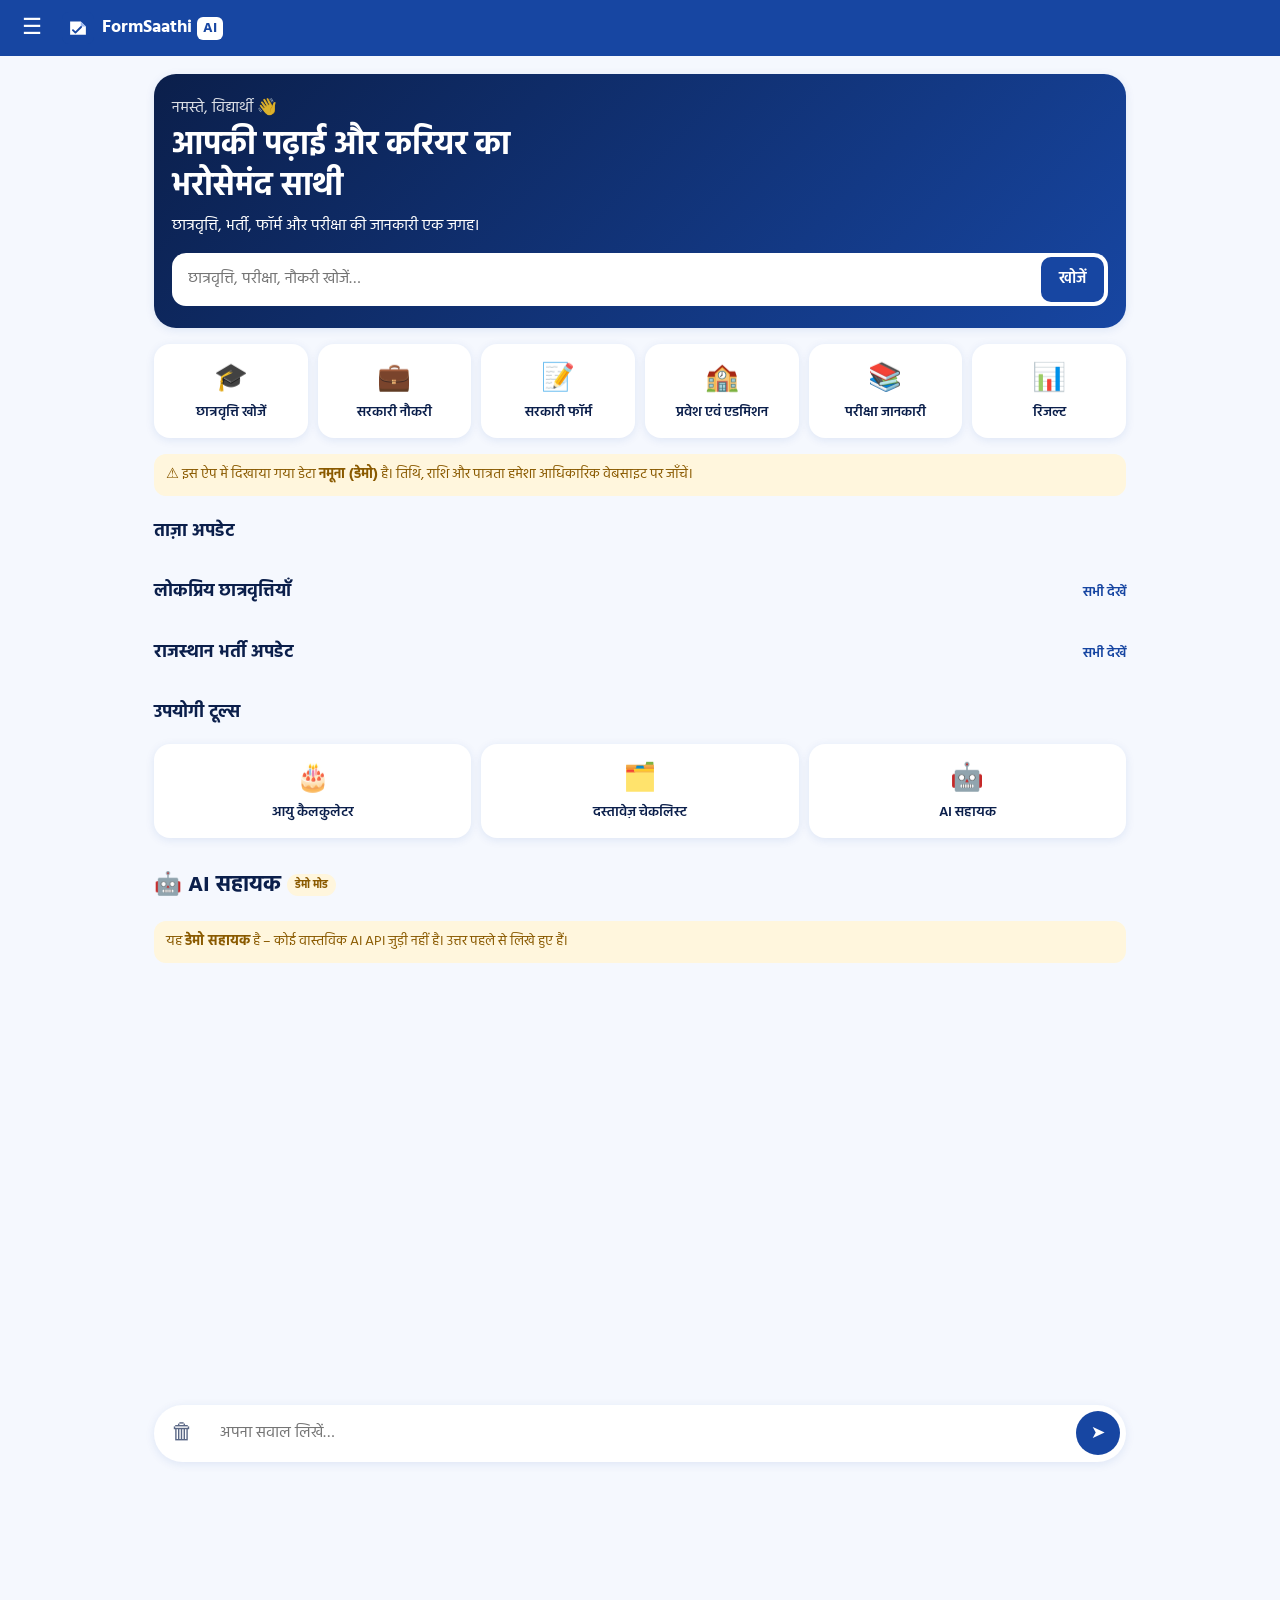
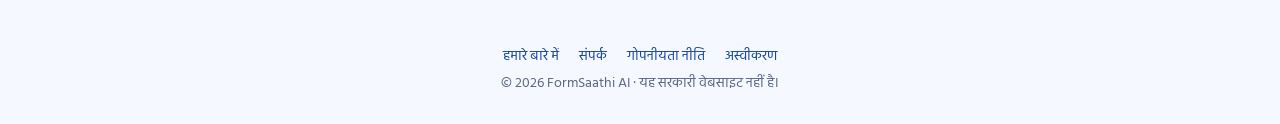
==== commit 3766671f: "Add files via upload" ====
--- a/index.html
+++ b/index.html
@@ -7,8 +7,8 @@
 <meta name="theme-color" content="#1746A2">
 <meta name="description" content="छात्रवृत्ति, सरकारी नौकरी, फॉर्म और परीक्षा जानकारी – विद्यार्थियों के लिए।">
 <link rel="manifest" href="manifest.json">
-<link rel="icon" href="icons/icon.svg" type="image/svg+xml">
-<link rel="apple-touch-icon" href="icons/icon-192.png">
+<link rel="icon" href="icon.svg" type="image/svg+xml">
+<link rel="apple-touch-icon" href="icon-192.png">
 <link rel="preconnect" href="https://fonts.googleapis.com">
 <link href="https://fonts.googleapis.com/css2?family=Hind:wght@400;500;600;700&display=swap" rel="stylesheet">
 <link rel="stylesheet" href="style.css">
@@ -16,7 +16,7 @@
 <body>
 <header class="top">
   <button class="icon-btn" id="menuBtn" aria-label="मेनू खोलें" aria-expanded="false">☰</button>
-  <a href="#home" class="brand"><img src="icons/icon.svg" alt="" width="32" height="32"><span>FormSaathi <b>AI</b></span></a>
+  <a href="#home" class="brand"><img src="icon.svg" alt="" width="32" height="32"><span>FormSaathi <b>AI</b></span></a>
   <button class="icon-btn" id="installBtn" hidden aria-label="ऐप इंस्टॉल करें">⬇</button>
 </header>
 <div class="scrim" id="scrim"></div>
